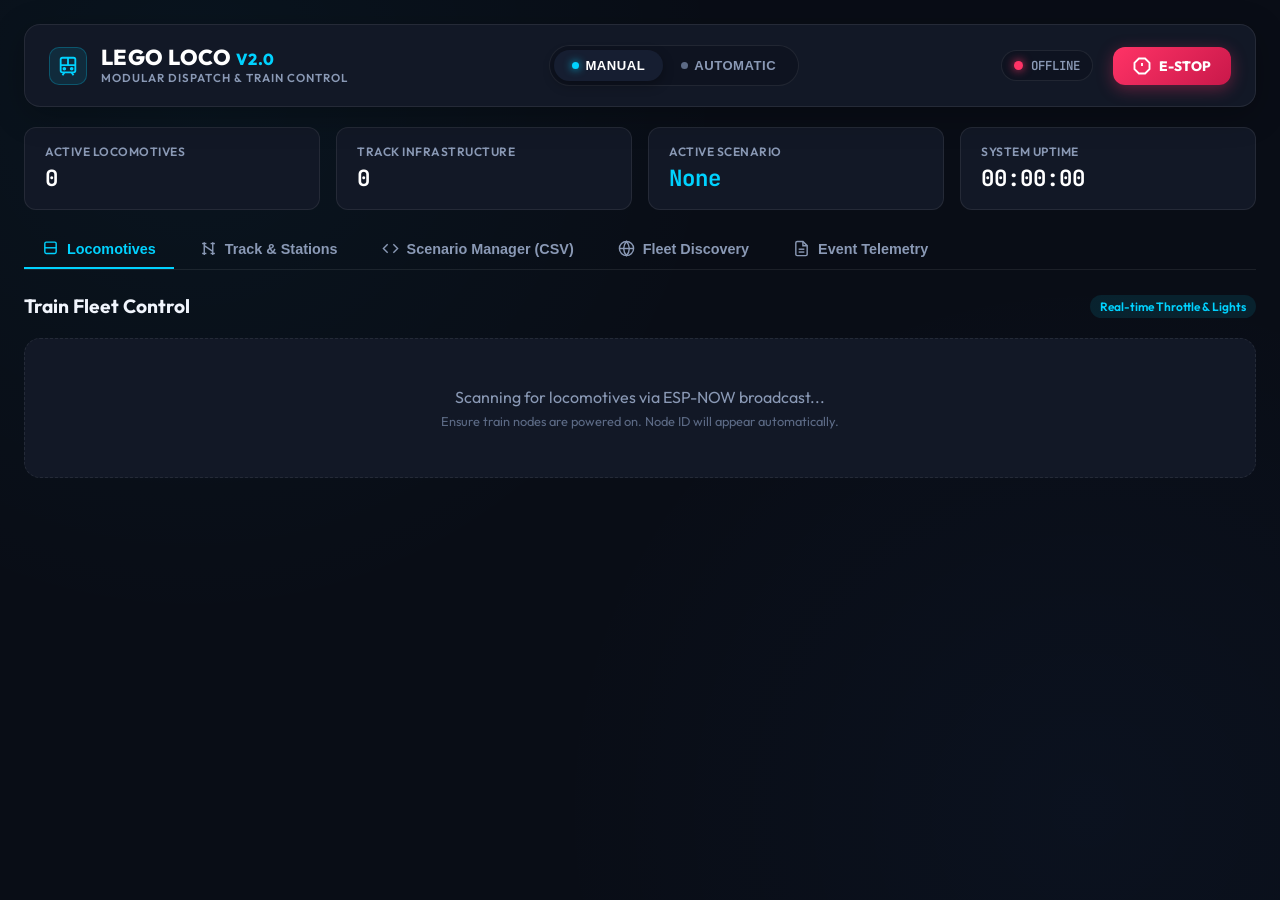
==== data/index.html @ f1b5fe05 "feat: add modular ESP-lego-loco framework with multi-node firmware and web flasher" ====
<!DOCTYPE html>
<html lang="en">
<head>
  <meta charset="UTF-8">
  <meta name="viewport" content="width=device-width, initial-scale=1.0, maximum-scale=1.0, user-scalable=no, viewport-fit=cover">
  <meta name="apple-mobile-web-app-capable" content="yes">
  <meta name="apple-mobile-web-app-status-bar-style" content="black-translucent">
  <meta name="theme-color" content="#090d16">
  <title>Lego Loco Control Center V2.0</title>
  <link rel="stylesheet" href="style.css">
  <link rel="preconnect" href="https://fonts.googleapis.com">
  <link rel="preconnect" href="https://fonts.gstatic.com" crossorigin>
  <link href="https://fonts.googleapis.com/css2?family=JetBrains+Mono:wght@400;600;700&family=Outfit:wght@300;400;500;600;700;800&display=swap" rel="stylesheet">
</head>
<body>
  <div class="app-container">
    <!-- Top Header -->
    <header class="header">
      <div class="header-left">
        <div class="logo-badge">
          <svg class="train-icon" viewBox="0 0 24 24" fill="none" stroke="currentColor" stroke-width="2">
            <rect x="4" y="3" width="16" height="16" rx="2"></rect>
            <path d="M4 11h16"></path>
            <path d="M12 3v8"></path>
            <path d="m8 19-2 3"></path>
            <path d="m16 19 2 3"></path>
            <circle cx="8" cy="15" r="1"></circle>
            <circle cx="16" cy="15" r="1"></circle>
          </svg>
          <div>
            <h1>LEGO LOCO <span>V2.0</span></h1>
            <p class="subtitle">MODULAR DISPATCH &amp; TRAIN CONTROL</p>
          </div>
        </div>
      </div>

      <div class="header-center">
        <div class="mode-selector">
          <button id="btnModeManual" class="mode-btn active" onclick="setSystemMode('MANUAL')">
            <span class="dot"></span> MANUAL
          </button>
          <button id="btnModeAuto" class="mode-btn" onclick="setSystemMode('AUTOMATIC')">
            <span class="dot"></span> AUTOMATIC
          </button>
        </div>
      </div>

      <div class="header-right">
        <div class="ws-status" id="wsStatus">
          <span class="status-indicator pulse-offline" id="wsIndicator"></span>
          <span id="wsStatusText">CONNECTING</span>
        </div>
        <button id="btnEmergencyStop" class="btn-emergency" onclick="triggerEmergencyStop()" title="Emergency Stop All Trains">
          <svg viewBox="0 0 24 24" fill="none" stroke="currentColor" stroke-width="2.5">
            <polygon points="7.86 2 16.14 2 22 7.86 22 16.14 16.14 22 7.86 22 2 16.14 2 7.86 7.86 2"></polygon>
            <line x1="12" y1="8" x2="12" y2="12"></line>
            <line x1="12" y1="16" x2="12.01" y2="16"></line>
          </svg>
          <span>E-STOP</span>
        </button>
      </div>
    </header>

    <!-- Mobile Quick Bar -->
    <div class="mobile-quick-ribbon">
      <div class="mode-selector-mobile">
        <button class="mode-btn-mobile active" id="mBtnManual" onclick="setSystemMode('MANUAL')">MANUAL</button>
        <button class="mode-btn-mobile" id="mBtnAuto" onclick="setSystemMode('AUTOMATIC')">AUTO</button>
      </div>
      <button class="btn-emergency-mobile" onclick="triggerEmergencyStop()">
        🛑 STOP ALL
      </button>
    </div>

    <!-- System Stats Ribbon -->
    <div class="stats-ribbon">
      <div class="stat-card">
        <span class="stat-label">Active Locomotives</span>
        <span class="stat-value" id="statLocoCount">0</span>
      </div>
      <div class="stat-card">
        <span class="stat-label">Track Infrastructure</span>
        <span class="stat-value" id="statTrackCount">0</span>
      </div>
      <div class="stat-card">
        <span class="stat-label">Active Scenario</span>
        <span class="stat-value text-accent" id="statActiveScenario">None</span>
      </div>
      <div class="stat-card">
        <span class="stat-label">System Uptime</span>
        <span class="stat-value" id="statUptime">00:00:00</span>
      </div>
    </div>

    <!-- Navigation Tabs (Desktop & Tablet) -->
    <nav class="nav-tabs" id="desktopNavTabs">
      <button class="nav-tab active" data-tab="tabLocos" onclick="switchTab('tabLocos')">
        <svg viewBox="0 0 24 24" fill="none" stroke="currentColor" stroke-width="2"><rect x="4" y="3" width="16" height="16" rx="2"></rect><line x1="4" y1="11" x2="20" y2="11"></line></svg>
        Locomotives
      </button>
      <button class="nav-tab" data-tab="tabTrack" onclick="switchTab('tabTrack')">
        <svg viewBox="0 0 24 24" fill="none" stroke="currentColor" stroke-width="2"><path d="M6 3v18"></path><path d="M18 3v18"></path><path d="m6 8 12 8"></path><path d="M3 5h6"></path><path d="M15 5h6"></path><path d="M3 19h6"></path><path d="M15 19h6"></path></svg>
        Track &amp; Stations
      </button>
      <button class="nav-tab" data-tab="tabScenarios" onclick="switchTab('tabScenarios')">
        <svg viewBox="0 0 24 24" fill="none" stroke="currentColor" stroke-width="2"><polyline points="16 18 22 12 16 6"></polyline><polyline points="8 6 2 12 8 18"></polyline></svg>
        Scenario Manager (CSV)
      </button>
      <button class="nav-tab" data-tab="tabNodes" onclick="switchTab('tabNodes')">
        <svg viewBox="0 0 24 24" fill="none" stroke="currentColor" stroke-width="2"><circle cx="12" cy="12" r="10"></circle><line x1="2" y1="12" x2="22" y2="12"></line><path d="M12 2a15.3 15.3 0 0 1 4 10 15.3 15.3 0 0 1-4 10 15.3 15.3 0 0 1-4-10 15.3 15.3 0 0 1 4-10z"></path></svg>
        Fleet Discovery
      </button>
      <button class="nav-tab" data-tab="tabLogs" onclick="switchTab('tabLogs')">
        <svg viewBox="0 0 24 24" fill="none" stroke="currentColor" stroke-width="2"><path d="M14 2H6a2 2 0 0 0-2 2v16a2 2 0 0 0 2 2h12a2 2 0 0 0 2-2V8z"></path><polyline points="14 2 14 8 20 8"></polyline><line x1="16" y1="13" x2="8" y2="13"></line><line x1="16" y1="17" x2="8" y2="17"></line></svg>
        Event Telemetry
      </button>
    </nav>

    <!-- TAB 1: LOCOMOTIVES -->
    <main id="tabLocos" class="tab-content active">
      <div class="section-header">
        <h2>Train Fleet Control</h2>
        <span class="badge">Real-time Throttle &amp; Lights</span>
      </div>
      <div id="locoGrid" class="cards-grid">
        <div class="empty-state" id="locoEmptyState">
          <p>Scanning for locomotives via ESP-NOW broadcast...</p>
          <span class="hint">Ensure train nodes are powered on. Node ID will appear automatically.</span>
        </div>
      </div>
    </main>

    <!-- TAB 2: TRACK & STATIONS -->
    <section id="tabTrack" class="tab-content">
      <div class="section-header">
        <h2>Track Switches &amp; Station Infrastructure</h2>
        <span class="badge">Servos, IR Beams &amp; Dwell Timers</span>
      </div>
      <div id="trackGrid" class="cards-grid">
        <div class="empty-state" id="trackEmptyState">
          <p>Scanning for track nodes &amp; stations...</p>
          <span class="hint">Track nodes announce via ESP-NOW on power-up.</span>
        </div>
      </div>
    </section>

    <!-- TAB 3: SCENARIO MANAGER (CSV) -->
    <section id="tabScenarios" class="tab-content">
      <div class="scenario-layout">
        <!-- Sidebar: Scenario Files -->
        <div class="scenario-sidebar panel">
          <div class="panel-header">
            <h3>Scenarios</h3>
            <button class="btn btn-sm btn-primary" onclick="createNewScenario()">+ New</button>
          </div>
          <ul id="scenarioFileList" class="file-list">
            <!-- Populated via API -->
          </ul>
          <div class="scenario-actions">
            <button id="btnRunScenario" class="btn btn-success btn-block" onclick="runCurrentScenario()">
              ▶ Run Scenario
            </button>
            <button id="btnStopScenario" class="btn btn-danger btn-block" onclick="stopCurrentScenario()">
              ⏹ Stop
            </button>
          </div>
        </div>

        <!-- Main Scenario Editor -->
        <div class="scenario-editor-panel panel">
          <div class="panel-header">
            <div class="scenario-title-area">
              <span class="label">FILE:</span>
              <input type="text" id="scenarioFileName" value="default.csv" class="input-inline">
            </div>
            <div class="btn-group">
              <button class="btn btn-secondary btn-sm" onclick="toggleCsvViewMode()" id="btnToggleCsvMode">
                Switch to Raw CSV
              </button>
              <button class="btn btn-secondary btn-sm" onclick="exportScenarioCsv()">
                Export .CSV
              </button>
              <button class="btn btn-primary btn-sm" onclick="saveScenarioToServer()">
                💾 Save to Master
              </button>
            </div>
          </div>

          <!-- Visual Table View -->
          <div id="scenarioTableView" class="table-container">
            <table class="data-table" id="scenarioTable">
              <thead>
                <tr>
                  <th style="width: 70px;">Step</th>
                  <th>Trigger Type</th>
                  <th>Trigger Value</th>
                  <th>Target Node</th>
                  <th>Action</th>
                  <th>Parameter</th>
                  <th style="width: 90px;">Actions</th>
                </tr>
              </thead>
              <tbody id="scenarioTableBody">
                <!-- Dynamically populated rows -->
              </tbody>
            </table>
            <div class="table-footer">
              <button class="btn btn-outline btn-sm" onclick="addScenarioStep()">+ Add Step</button>
            </div>
          </div>

          <!-- Raw Monospace CSV Editor View -->
          <div id="scenarioRawView" class="raw-editor-container" style="display: none;">
            <textarea id="scenarioRawText" class="csv-textarea" spellcheck="false"></textarea>
          </div>
        </div>
      </div>
    </section>

    <!-- TAB 4: FLEET DISCOVERY & TOPOLOGY -->
    <section id="tabNodes" class="tab-content">
      <div class="panel">
        <div class="panel-header">
          <h2>Discovered Node Topology (ESP-NOW)</h2>
          <button class="btn btn-secondary btn-sm" onclick="refreshNodesList()">🔄 Refresh</button>
        </div>
        <div class="table-container">
          <table class="data-table">
            <thead>
              <tr>
                <th>Node ID</th>
                <th>Custom Name</th>
                <th>Role</th>
                <th>Signal (RSSI)</th>
                <th>State / Telemetry</th>
                <th>Last Seen</th>
                <th>Status</th>
              </tr>
            </thead>
            <tbody id="nodeTableBody">
              <!-- Populated via API -->
            </tbody>
          </table>
        </div>
      </div>
    </section>

    <!-- TAB 5: TELEMETRY LOGS -->
    <section id="tabLogs" class="tab-content">
      <div class="panel">
        <div class="panel-header">
          <h2>Live Protocol &amp; Event Stream</h2>
          <button class="btn btn-secondary btn-sm" onclick="clearLogs()">Clear Console</button>
        </div>
        <div class="console-box" id="eventLogConsole">
          <div class="log-line system">[SYSTEM] Web UI initialized. Awaiting WebSocket link...</div>
        </div>
      </div>
    </section>
  </div>

  <!-- Bottom Navigation Bar for Mobile Phones -->
  <nav class="bottom-nav-mobile">
    <button class="bottom-nav-item active" data-tab="tabLocos" onclick="switchTab('tabLocos')">
      <span class="icon">🚂</span>
      <span class="label">Locos</span>
    </button>
    <button class="bottom-nav-item" data-tab="tabTrack" onclick="switchTab('tabTrack')">
      <span class="icon">🔀</span>
      <span class="label">Switches</span>
    </button>
    <button class="bottom-nav-item" data-tab="tabScenarios" onclick="switchTab('tabScenarios')">
      <span class="icon">📜</span>
      <span class="label">Scenarios</span>
    </button>
    <button class="bottom-nav-item" data-tab="tabNodes" onclick="switchTab('tabNodes')">
      <span class="icon">🛰️</span>
      <span class="label">Fleet</span>
    </button>
    <button class="bottom-nav-item" data-tab="tabLogs" onclick="switchTab('tabLogs')">
      <span class="icon">📋</span>
      <span class="label">Logs</span>
    </button>
  </nav>

  <script src="app.js"></script>
</body>
</html>
---- data/style.css ----
:root {
  --bg-dark: #090d16;
  --bg-card: #121826;
  --bg-panel: #161e31;
  --bg-input: #0e1320;
  --border-color: rgba(255, 255, 255, 0.08);
  --border-active: rgba(0, 210, 255, 0.4);
  
  --primary: #00d2ff;
  --primary-glow: rgba(0, 210, 255, 0.25);
  --accent: #3a86ff;
  --success: #00f29b;
  --success-glow: rgba(0, 242, 155, 0.2);
  --warning: #ffb300;
  --danger: #ff3366;
  --danger-glow: rgba(255, 51, 102, 0.35);

  --text-main: #f0f4fc;
  --text-muted: #8a99b5;
  --text-dim: #5c6a85;

  --radius-sm: 6px;
  --radius-md: 12px;
  --radius-lg: 16px;
  --font-sans: 'Outfit', -apple-system, BlinkMacSystemFont, sans-serif;
  --font-mono: 'JetBrains Mono', monospace;
  --transition: all 0.2s cubic-bezier(0.16, 1, 0.3, 1);
}

* {
  box-sizing: border-box;
  margin: 0;
  padding: 0;
}

body {
  background-color: var(--bg-dark);
  color: var(--text-main);
  font-family: var(--font-sans);
  min-height: 100vh;
  overflow-x: hidden;
  background-image: 
    radial-gradient(circle at 15% 10%, rgba(0, 210, 255, 0.04) 0%, transparent 40%),
    radial-gradient(circle at 85% 90%, rgba(58, 134, 255, 0.04) 0%, transparent 40%);
}

.app-container {
  max-width: 1440px;
  margin: 0 auto;
  padding: 1.5rem;
}

/* =================================================================
   Header
   ================================================================= */
.header {
  display: flex;
  justify-content: space-between;
  align-items: center;
  padding: 1.25rem 1.5rem;
  background: var(--bg-card);
  border: 1px solid var(--border-color);
  border-radius: var(--radius-lg);
  backdrop-filter: blur(12px);
  margin-bottom: 1.25rem;
  box-shadow: 0 8px 32px rgba(0, 0, 0, 0.25);
}

.header-left, .header-center, .header-right {
  display: flex;
  align-items: center;
  gap: 1.25rem;
}

.logo-badge {
  display: flex;
  align-items: center;
  gap: 0.85rem;
}

.train-icon {
  width: 38px;
  height: 38px;
  color: var(--primary);
  background: rgba(0, 210, 255, 0.1);
  padding: 7px;
  border-radius: 10px;
  border: 1px solid var(--primary-glow);
}

.logo-badge h1 {
  font-size: 1.35rem;
  font-weight: 800;
  letter-spacing: 0.5px;
  color: #fff;
  line-height: 1.1;
}

.logo-badge h1 span {
  color: var(--primary);
  font-size: 1rem;
}

.subtitle {
  font-size: 0.72rem;
  color: var(--text-muted);
  font-weight: 600;
  letter-spacing: 1px;
}

/* Mode Selector Switch */
.mode-selector {
  display: flex;
  background: var(--bg-input);
  padding: 4px;
  border-radius: 30px;
  border: 1px solid var(--border-color);
}

.mode-btn {
  background: transparent;
  border: none;
  color: var(--text-muted);
  padding: 8px 18px;
  font-size: 0.82rem;
  font-weight: 700;
  letter-spacing: 0.5px;
  border-radius: 24px;
  cursor: pointer;
  display: flex;
  align-items: center;
  gap: 6px;
  transition: var(--transition);
}

.mode-btn .dot {
  width: 7px;
  height: 7px;
  border-radius: 50%;
  background: var(--text-dim);
}

.mode-btn.active {
  background: var(--bg-panel);
  color: #fff;
  box-shadow: 0 4px 12px rgba(0, 0, 0, 0.3);
}

#btnModeManual.active .dot {
  background: var(--primary);
  box-shadow: 0 0 8px var(--primary);
}

#btnModeAuto.active .dot {
  background: var(--success);
  box-shadow: 0 0 8px var(--success);
}

/* Status Indicator */
.ws-status {
  display: flex;
  align-items: center;
  gap: 8px;
  font-size: 0.78rem;
  font-weight: 600;
  font-family: var(--font-mono);
  color: var(--text-muted);
  background: var(--bg-input);
  padding: 6px 12px;
  border-radius: 20px;
  border: 1px solid var(--border-color);
}

.status-indicator {
  width: 9px;
  height: 9px;
  border-radius: 50%;
}

.pulse-online {
  background: var(--success);
  box-shadow: 0 0 10px var(--success);
  animation: pulse-green 2s infinite;
}

.pulse-offline {
  background: var(--danger);
  box-shadow: 0 0 10px var(--danger);
}

@keyframes pulse-green {
  0% { transform: scale(0.95); box-shadow: 0 0 0 0 rgba(0, 242, 155, 0.7); }
  70% { transform: scale(1); box-shadow: 0 0 0 8px rgba(0, 242, 155, 0); }
  100% { transform: scale(0.95); box-shadow: 0 0 0 0 rgba(0, 242, 155, 0); }
}

/* Emergency Stop Button */
.btn-emergency {
  background: linear-gradient(135deg, #ff3366, #c9184a);
  color: #fff;
  border: none;
  font-family: var(--font-sans);
  font-weight: 800;
  font-size: 0.85rem;
  padding: 10px 20px;
  border-radius: var(--radius-md);
  display: flex;
  align-items: center;
  gap: 8px;
  cursor: pointer;
  transition: var(--transition);
  box-shadow: 0 4px 16px var(--danger-glow);
}

.btn-emergency:hover {
  transform: translateY(-1px) scale(1.02);
  box-shadow: 0 6px 20px rgba(255, 51, 102, 0.6);
}

.btn-emergency svg {
  width: 18px;
  height: 18px;
}

/* =================================================================
   Stats Ribbon
   ================================================================= */
.stats-ribbon {
  display: grid;
  grid-template-columns: repeat(auto-fit, minmax(200px, 1fr));
  gap: 1rem;
  margin-bottom: 1.25rem;
}

.stat-card {
  background: var(--bg-card);
  border: 1px solid var(--border-color);
  padding: 1rem 1.25rem;
  border-radius: var(--radius-md);
  display: flex;
  flex-direction: column;
  gap: 4px;
}

.stat-label {
  font-size: 0.75rem;
  color: var(--text-muted);
  text-transform: uppercase;
  letter-spacing: 0.5px;
  font-weight: 600;
}

.stat-value {
  font-size: 1.4rem;
  font-weight: 700;
  font-family: var(--font-mono);
  color: #fff;
}

.text-accent {
  color: var(--primary) !important;
}

/* =================================================================
   Navigation Tabs
   ================================================================= */
.nav-tabs {
  display: flex;
  gap: 8px;
  border-bottom: 1px solid var(--border-color);
  margin-bottom: 1.5rem;
  overflow-x: auto;
}

.nav-tab {
  background: transparent;
  border: none;
  color: var(--text-muted);
  padding: 10px 18px;
  font-size: 0.9rem;
  font-weight: 600;
  cursor: pointer;
  display: flex;
  align-items: center;
  gap: 8px;
  border-bottom: 2px solid transparent;
  transition: var(--transition);
  white-space: nowrap;
}

.nav-tab svg {
  width: 17px;
  height: 17px;
}

.nav-tab:hover {
  color: #fff;
}

.nav-tab.active {
  color: var(--primary);
  border-bottom-color: var(--primary);
}

/* Tab Contents */
.tab-content {
  display: none;
}

.tab-content.active {
  display: block;
  animation: fadeIn 0.25s ease-out;
}

@keyframes fadeIn {
  from { opacity: 0; transform: translateY(6px); }
  to { opacity: 1; transform: translateY(0); }
}

.section-header {
  display: flex;
  justify-content: space-between;
  align-items: center;
  margin-bottom: 1.25rem;
}

.section-header h2 {
  font-size: 1.2rem;
  font-weight: 700;
}

.badge {
  font-size: 0.75rem;
  background: rgba(0, 210, 255, 0.1);
  color: var(--primary);
  padding: 4px 10px;
  border-radius: 20px;
  font-weight: 600;
}

/* =================================================================
   Card Grids & Cards
   ================================================================= */
.cards-grid {
  display: grid;
  grid-template-columns: repeat(auto-fill, minmax(340px, 1fr));
  gap: 1.25rem;
}

.panel {
  background: var(--bg-card);
  border: 1px solid var(--border-color);
  border-radius: var(--radius-lg);
  padding: 1.25rem;
  box-shadow: 0 8px 24px rgba(0,0,0,0.2);
}

.panel-header {
  display: flex;
  justify-content: space-between;
  align-items: center;
  margin-bottom: 1rem;
}

.empty-state {
  grid-column: 1 / -1;
  text-align: center;
  padding: 3rem 1.5rem;
  background: var(--bg-card);
  border: 1px dashed var(--border-color);
  border-radius: var(--radius-lg);
  color: var(--text-muted);
}

.empty-state .hint {
  display: block;
  font-size: 0.8rem;
  color: var(--text-dim);
  margin-top: 6px;
}

/* =================================================================
   Locomotive Controller Card
   ================================================================= */
.loco-card {
  background: var(--bg-card);
  border: 1px solid var(--border-color);
  border-radius: var(--radius-lg);
  padding: 1.25rem;
  position: relative;
  transition: var(--transition);
}

.loco-card:hover {
  border-color: var(--border-active);
  box-shadow: 0 10px 30px rgba(0, 210, 255, 0.08);
}

.card-top {
  display: flex;
  justify-content: space-between;
  align-items: flex-start;
  margin-bottom: 1rem;
}

.loco-id {
  font-family: var(--font-mono);
  font-size: 0.8rem;
  color: var(--text-dim);
}

.loco-name {
  font-size: 1.1rem;
  font-weight: 700;
  color: #fff;
  cursor: pointer;
}

.loco-telemetry-pills {
  display: flex;
  gap: 6px;
  flex-wrap: wrap;
  margin-bottom: 1rem;
}

.pill {
  font-size: 0.72rem;
  font-family: var(--font-mono);
  background: var(--bg-input);
  border: 1px solid var(--border-color);
  padding: 3px 8px;
  border-radius: 12px;
  color: var(--text-muted);
}

.pill.highlight {
  color: var(--primary);
  border-color: var(--primary-glow);
}

/* Throttle Area */
.throttle-control {
  margin-bottom: 1.25rem;
}

.throttle-header {
  display: flex;
  justify-content: space-between;
  font-size: 0.8rem;
  color: var(--text-muted);
  margin-bottom: 6px;
}

.speed-display {
  font-family: var(--font-mono);
  font-weight: 700;
  font-size: 1rem;
  color: var(--primary);
}

.slider-container {
  display: flex;
  align-items: center;
  gap: 12px;
}

.throttle-slider {
  flex: 1;
  -webkit-appearance: none;
  height: 8px;
  border-radius: 4px;
  background: var(--bg-input);
  outline: none;
}

.throttle-slider::-webkit-slider-thumb {
  -webkit-appearance: none;
  width: 22px;
  height: 22px;
  border-radius: 50%;
  background: var(--primary);
  box-shadow: 0 0 10px var(--primary-glow);
  cursor: pointer;
  transition: var(--transition);
}

.throttle-slider::-webkit-slider-thumb:hover {
  transform: scale(1.15);
}

/* Direction & Brake Buttons */
.loco-actions {
  display: grid;
  grid-template-columns: 1fr 1fr 1fr;
  gap: 8px;
  margin-bottom: 1rem;
}

.btn-dir {
  background: var(--bg-panel);
  border: 1px solid var(--border-color);
  color: var(--text-muted);
  padding: 8px 4px;
  font-size: 0.78rem;
  font-weight: 700;
  border-radius: var(--radius-sm);
  cursor: pointer;
  transition: var(--transition);
}

.btn-dir.active {
  background: rgba(0, 210, 255, 0.15);
  color: var(--primary);
  border-color: var(--primary);
}

.btn-brake {
  background: rgba(255, 51, 102, 0.1);
  color: var(--danger);
  border: 1px solid rgba(255, 51, 102, 0.3);
  font-weight: 700;
  font-size: 0.78rem;
  border-radius: var(--radius-sm);
  cursor: pointer;
}

/* Lighting Controls */
.lighting-panel {
  background: var(--bg-input);
  border-radius: var(--radius-sm);
  padding: 0.75rem;
  border: 1px solid var(--border-color);
}

.lighting-header {
  font-size: 0.72rem;
  color: var(--text-dim);
  text-transform: uppercase;
  font-weight: 700;
  margin-bottom: 6px;
}

.light-toggles {
  display: flex;
  gap: 6px;
}

.btn-light {
  flex: 1;
  background: var(--bg-panel);
  border: 1px solid var(--border-color);
  color: var(--text-muted);
  font-size: 0.72rem;
  padding: 5px;
  border-radius: 4px;
  cursor: pointer;
  font-weight: 600;
}

.btn-light.active {
  background: rgba(255, 179, 0, 0.15);
  color: var(--warning);
  border-color: var(--warning);
}

/* =================================================================
   Track Switch Card
   ================================================================= */
.track-card {
  background: var(--bg-card);
  border: 1px solid var(--border-color);
  border-radius: var(--radius-lg);
  padding: 1.25rem;
}

.track-diagram {
  background: var(--bg-input);
  border-radius: var(--radius-md);
  padding: 1.25rem;
  margin: 1rem 0;
  display: flex;
  flex-direction: column;
  align-items: center;
  gap: 12px;
}

.railway-svg {
  width: 100%;
  height: 60px;
}

.switch-toggle-buttons {
  display: grid;
  grid-template-columns: 1fr 1fr;
  gap: 10px;
  width: 100%;
}

.btn-switch {
  background: var(--bg-panel);
  border: 1px solid var(--border-color);
  color: var(--text-muted);
  padding: 10px;
  font-size: 0.85rem;
  font-weight: 700;
  border-radius: var(--radius-sm);
  cursor: pointer;
  transition: var(--transition);
}

.btn-switch.active {
  background: rgba(0, 242, 155, 0.15);
  color: var(--success);
  border-color: var(--success);
}

/* =================================================================
   Scenario Editor Layout
   ================================================================= */
.scenario-layout {
  display: grid;
  grid-template-columns: 240px 1fr;
  gap: 1.25rem;
}

.scenario-sidebar {
  display: flex;
  flex-direction: column;
}

.file-list {
  list-style: none;
  flex: 1;
  overflow-y: auto;
  margin-bottom: 1rem;
}

.file-item {
  padding: 8px 12px;
  border-radius: var(--radius-sm);
  cursor: pointer;
  font-size: 0.85rem;
  font-family: var(--font-mono);
  color: var(--text-muted);
  margin-bottom: 4px;
  display: flex;
  justify-content: space-between;
  align-items: center;
  transition: var(--transition);
}

.file-item:hover {
  background: var(--bg-panel);
  color: #fff;
}

.file-item.active {
  background: rgba(0, 210, 255, 0.15);
  color: var(--primary);
  font-weight: 700;
}

.scenario-actions {
  display: flex;
  flex-direction: column;
  gap: 8px;
}

.scenario-title-area {
  display: flex;
  align-items: center;
  gap: 8px;
}

.input-inline {
  background: var(--bg-input);
  border: 1px solid var(--border-color);
  color: #fff;
  font-family: var(--font-mono);
  font-size: 0.9rem;
  padding: 4px 8px;
  border-radius: var(--radius-sm);
}

/* Data Table */
.table-container {
  overflow-x: auto;
}

.data-table {
  width: 100%;
  border-collapse: collapse;
  font-size: 0.85rem;
}

.data-table th, .data-table td {
  padding: 10px 12px;
  text-align: left;
  border-bottom: 1px solid var(--border-color);
}

.data-table th {
  color: var(--text-muted);
  font-size: 0.75rem;
  text-transform: uppercase;
  font-weight: 700;
  letter-spacing: 0.5px;
}

.data-table select, .data-table input {
  background: var(--bg-input);
  border: 1px solid var(--border-color);
  color: #fff;
  padding: 6px 8px;
  border-radius: 4px;
  font-family: var(--font-sans);
  font-size: 0.82rem;
  width: 100%;
}

.table-footer {
  margin-top: 1rem;
}

/* Raw Editor Textarea */
.csv-textarea {
  width: 100%;
  height: 400px;
  background: var(--bg-input);
  border: 1px solid var(--border-color);
  border-radius: var(--radius-sm);
  color: #a5d6ff;
  font-family: var(--font-mono);
  font-size: 0.85rem;
  line-height: 1.5;
  padding: 1rem;
  resize: vertical;
}

/* Console Log Box */
.console-box {
  background: #080c14;
  border: 1px solid var(--border-color);
  border-radius: var(--radius-md);
  height: 380px;
  overflow-y: auto;
  padding: 1rem;
  font-family: var(--font-mono);
  font-size: 0.82rem;
  line-height: 1.6;
}

.log-line {
  margin-bottom: 4px;
}

.log-line.system { color: var(--accent); }
.log-line.telemetry { color: var(--text-muted); }
.log-line.beacon { color: var(--warning); }
.log-line.emergency { color: var(--danger); font-weight: 700; }
.log-line.step { color: var(--success); }

/* Generic Buttons */
.btn {
  background: var(--bg-panel);
  border: 1px solid var(--border-color);
  color: #fff;
  padding: 8px 16px;
  font-size: 0.82rem;
  font-weight: 600;
  border-radius: var(--radius-sm);
  cursor: pointer;
  transition: var(--transition);
}

.btn:hover {
  background: rgba(255, 255, 255, 0.08);
}

.btn-sm {
  padding: 4px 10px;
  font-size: 0.78rem;
}

.btn-primary {
  background: var(--accent);
  border-color: var(--accent);
}

.btn-primary:hover {
  background: #2563eb;
}

.btn-success {
  background: #059669;
  border-color: #059669;
}

.btn-danger {
  background: var(--danger);
  border-color: var(--danger);
}

.btn-outline {
  background: transparent;
  border: 1px dashed var(--border-color);
  color: var(--text-muted);
}

.btn-outline:hover {
  border-color: var(--primary);
  color: var(--primary);
}

.btn-block {
  width: 100%;
}

.btn-group {
  display: flex;
  gap: 6px;
}

@media (max-width: 900px) {
  .scenario-layout {
    grid-template-columns: 1fr;
  }
  .header {
    flex-direction: column;
    gap: 1rem;
    align-items: stretch;
  }
  .header-left, .header-center, .header-right {
    justify-content: center;
  }
}

/* =================================================================
   Mobile Enhancements & Bottom Navigation Bar
   ================================================================= */
.mobile-quick-ribbon {
  display: none;
}

.bottom-nav-mobile {
  display: none;
}

@media (max-width: 768px) {
  body {
    padding-bottom: 75px; /* Prevent bottom nav from hiding content */
  }

  .app-container {
    padding: 0.75rem;
  }

  .header {
    padding: 1rem;
    margin-bottom: 0.75rem;
  }

  .header-center {
    display: none; /* Replaced by mobile quick ribbon */
  }

  .header-right {
    width: 100%;
    justify-content: space-between;
  }

  /* Mobile Quick Ribbon */
  .mobile-quick-ribbon {
    display: flex;
    justify-content: space-between;
    align-items: center;
    background: var(--bg-card);
    border: 1px solid var(--border-color);
    padding: 8px 12px;
    border-radius: var(--radius-md);
    margin-bottom: 0.75rem;
    gap: 10px;
  }

  .mode-selector-mobile {
    display: flex;
    background: var(--bg-input);
    border-radius: 20px;
    padding: 2px;
    border: 1px solid var(--border-color);
    flex: 1;
  }

  .mode-btn-mobile {
    flex: 1;
    background: transparent;
    border: none;
    color: var(--text-muted);
    font-size: 0.75rem;
    font-weight: 700;
    padding: 6px;
    border-radius: 18px;
    cursor: pointer;
  }

  .mode-btn-mobile.active {
    background: var(--primary);
    color: #000;
  }

  .btn-emergency-mobile {
    background: var(--danger);
    color: #fff;
    border: none;
    font-weight: 800;
    font-size: 0.78rem;
    padding: 8px 14px;
    border-radius: 20px;
    cursor: pointer;
    box-shadow: 0 0 10px var(--danger-glow);
  }

  /* Desktop nav tabs hidden on mobile */
  #desktopNavTabs {
    display: none;
  }

  /* Fixed Bottom Navigation Bar for Mobile */
  .bottom-nav-mobile {
    display: flex;
    position: fixed;
    bottom: 0;
    left: 0;
    right: 0;
    height: 60px;
    background: rgba(14, 19, 32, 0.95);
    backdrop-filter: blur(16px);
    border-top: 1px solid var(--border-color);
    z-index: 1000;
    justify-content: space-around;
    align-items: center;
    box-shadow: 0 -4px 20px rgba(0,0,0,0.4);
  }

  .bottom-nav-item {
    background: transparent;
    border: none;
    display: flex;
    flex-direction: column;
    align-items: center;
    justify-content: center;
    color: var(--text-muted);
    font-size: 0.7rem;
    font-weight: 600;
    gap: 3px;
    cursor: pointer;
    flex: 1;
    height: 100%;
  }

  .bottom-nav-item .icon {
    font-size: 1.2rem;
  }

  .bottom-nav-item.active {
    color: var(--primary);
  }

  .bottom-nav-item.active .icon {
    transform: scale(1.15);
  }

  /* Larger touch targets for mobile */
  .throttle-slider {
    height: 14px;
  }

  .throttle-slider::-webkit-slider-thumb {
    width: 32px;
    height: 32px;
  }

  .btn-dir, .btn-brake {
    min-height: 44px;
    font-size: 0.85rem;
  }

  .btn-switch {
    min-height: 48px;
    font-size: 0.95rem;
  }
}
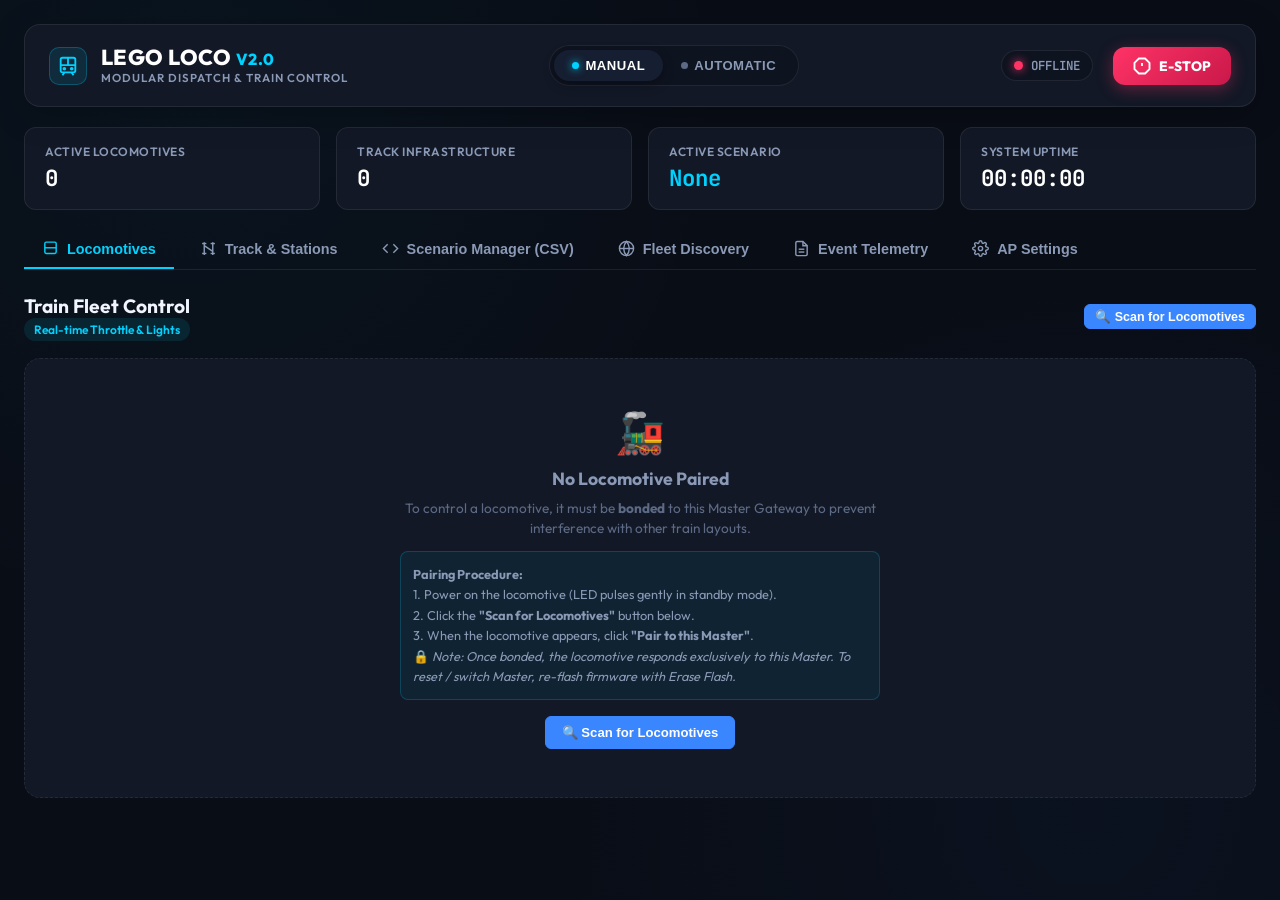
==== commit b9177fc8: "bug fixes" ====
--- a/data/index.html
+++ b/data/index.html
@@ -114,18 +114,57 @@
         <svg viewBox="0 0 24 24" fill="none" stroke="currentColor" stroke-width="2"><path d="M14 2H6a2 2 0 0 0-2 2v16a2 2 0 0 0 2 2h12a2 2 0 0 0 2-2V8z"></path><polyline points="14 2 14 8 20 8"></polyline><line x1="16" y1="13" x2="8" y2="13"></line><line x1="16" y1="17" x2="8" y2="17"></line></svg>
         Event Telemetry
       </button>
+      <button class="nav-tab" data-tab="tabSettings" onclick="switchTab('tabSettings')">
+        <svg viewBox="0 0 24 24" fill="none" stroke="currentColor" stroke-width="2"><circle cx="12" cy="12" r="3"></circle><path d="M19.4 15a1.65 1.65 0 0 0 .33 1.82l.06.06a2 2 0 0 1 0 2.83 2 2 0 0 1-2.83 0l-.06-.06a1.65 1.65 0 0 0-1.82-.33 1.65 1.65 0 0 0-1 1.51V21a2 2 0 0 1-2 2 2 2 0 0 1-2-2v-.09A1.65 1.65 0 0 0 9 19.4a1.65 1.65 0 0 0-1.82.33l-.06.06a2 2 0 0 1-2.83 0 2 2 0 0 1 0-2.83l.06-.06a1.65 1.65 0 0 0 .33-1.82 1.65 1.65 0 0 0-1.51-1H3a2 2 0 0 1-2-2 2 2 0 0 1 2-2h.09A1.65 1.65 0 0 0 4.6 9a1.65 1.65 0 0 0-.33-1.82l-.06-.06a2 2 0 0 1 0-2.83 2 2 0 0 1 2.83 0l.06.06a1.65 1.65 0 0 0 1.82.33H9a1.65 1.65 0 0 0 1-1.51V3a2 2 0 0 1 2-2 2 2 0 0 1 2 2v.09a1.65 1.65 0 0 0 1 1.51 1.65 1.65 0 0 0 1.82-.33l.06-.06a2 2 0 0 1 2.83 0 2 2 0 0 1 0 2.83l-.06.06a1.65 1.65 0 0 0-.33 1.82V9a1.65 1.65 0 0 0 1.51 1H21a2 2 0 0 1 2 2 2 2 0 0 1-2 2h-.09a1.65 1.65 0 0 0-1.51 1z"></path></svg>
+        AP Settings
+      </button>
     </nav>
 
     <!-- TAB 1: LOCOMOTIVES -->
     <main id="tabLocos" class="tab-content active">
       <div class="section-header">
-        <h2>Train Fleet Control</h2>
-        <span class="badge">Real-time Throttle &amp; Lights</span>
-      </div>
+        <div>
+          <h2>Train Fleet Control</h2>
+          <span class="badge">Real-time Throttle &amp; Lights</span>
+        </div>
+        <button class="btn btn-primary btn-sm" id="btnScanFleetTop" onclick="scanFleet()">
+          🔍 Scan for Locomotives
+        </button>
+      </div>
+
+      <!-- Pairing & Discovery Banner for Unpaired Locos -->
+      <div id="unpairedFleetBanner" style="display:none; margin-bottom: 16px; background: rgba(255,183,3,0.06); border: 1px solid rgba(255,183,3,0.3); border-radius: 12px; padding: 14px;">
+        <div style="display:flex; justify-content:space-between; align-items:center; margin-bottom:6px;">
+          <h3 style="font-size:0.95rem; color:var(--warning); display:flex; align-items:center; gap:6px; margin:0;">
+            ⚠️ New Locomotives Detected (Unpaired)
+          </h3>
+          <span class="badge" style="background:rgba(255,183,3,0.15); color:var(--warning);">Ready to Pair</span>
+        </div>
+        <p style="font-size:0.8rem; color:var(--text-dim); margin-bottom:10px;">
+          These locomotives were detected on the radio channel but are not bonded to this Master Gateway. Click <b>Pair to this Master</b> to associate.
+        </p>
+        <div id="unpairedFleetList"></div>
+      </div>
+
       <div id="locoGrid" class="cards-grid">
         <div class="empty-state" id="locoEmptyState">
-          <p>Scanning for locomotives via ESP-NOW broadcast...</p>
-          <span class="hint">Ensure train nodes are powered on. Node ID will appear automatically.</span>
+          <div style="max-width: 480px; margin: 0 auto; text-align: center;">
+            <div style="font-size: 2.5rem; margin-bottom: 10px;">🚂</div>
+            <h3 style="font-size: 1.1rem; font-weight: 700; margin-bottom: 8px;">No Locomotive Paired</h3>
+            <p style="font-size: 0.85rem; color: var(--text-dim); margin-bottom: 12px; line-height: 1.5;">
+              To control a locomotive, it must be <b>bonded</b> to this Master Gateway to prevent interference with other train layouts.
+            </p>
+            <div style="background: rgba(0,210,255,0.06); border: 1px solid rgba(0,210,255,0.2); border-radius: 8px; padding: 12px; text-align: left; font-size: 0.8rem; margin-bottom: 16px; line-height: 1.6;">
+              <b>Pairing Procedure:</b><br>
+              1. Power on the locomotive (LED pulses gently in standby mode).<br>
+              2. Click the <b>"Scan for Locomotives"</b> button below.<br>
+              3. When the locomotive appears, click <b>"Pair to this Master"</b>.<br>
+              🔒 <i>Note: Once bonded, the locomotive responds exclusively to this Master. To reset / switch Master, re-flash firmware with Erase Flash.</i>
+            </div>
+            <button class="btn btn-primary" onclick="scanFleet()">
+              🔍 Scan for Locomotives
+            </button>
+          </div>
         </div>
       </div>
     </main>
@@ -133,13 +172,48 @@
     <!-- TAB 2: TRACK & STATIONS -->
     <section id="tabTrack" class="tab-content">
       <div class="section-header">
-        <h2>Track Switches &amp; Station Infrastructure</h2>
-        <span class="badge">Servos, IR Beams &amp; Dwell Timers</span>
-      </div>
+        <div>
+          <h2>Track Switches &amp; Station Infrastructure</h2>
+          <span class="badge">Servos, IR Beams &amp; Dwell Timers</span>
+        </div>
+        <button class="btn btn-primary btn-sm" onclick="scanFleet()">
+          🔍 Scan for Stations &amp; Infrastructure
+        </button>
+      </div>
+
+      <!-- Pairing & Discovery Banner for Unpaired Track Stations -->
+      <div id="unpairedTrackBanner" style="display:none; margin-bottom: 16px; background: rgba(255,183,3,0.06); border: 1px solid rgba(255,183,3,0.3); border-radius: 12px; padding: 14px;">
+        <div style="display:flex; justify-content:space-between; align-items:center; margin-bottom:6px;">
+          <h3 style="font-size:0.95rem; color:var(--warning); display:flex; align-items:center; gap:6px; margin:0;">
+            ⚠️ New Stations / Turnouts Detected (Unpaired)
+          </h3>
+          <span class="badge" style="background:rgba(255,183,3,0.15); color:var(--warning);">Ready to Pair</span>
+        </div>
+        <p style="font-size:0.8rem; color:var(--text-dim); margin-bottom:10px;">
+          These stations were detected on the radio channel but are not bonded to this Master Gateway. Click <b>Pair to this Master</b> to associate.
+        </p>
+        <div id="unpairedTrackList"></div>
+      </div>
+
       <div id="trackGrid" class="cards-grid">
         <div class="empty-state" id="trackEmptyState">
-          <p>Scanning for track nodes &amp; stations...</p>
-          <span class="hint">Track nodes announce via ESP-NOW on power-up.</span>
+          <div style="max-width: 480px; margin: 0 auto; text-align: center;">
+            <div style="font-size: 2.5rem; margin-bottom: 10px;">🚉</div>
+            <h3 style="font-size: 1.1rem; font-weight: 700; margin-bottom: 8px;">No Station Paired</h3>
+            <p style="font-size: 0.85rem; color: var(--text-dim); margin-bottom: 12px; line-height: 1.5;">
+              To control turnouts and signals, stations must be <b>bonded</b> to this Master to prevent other layouts from actuating your track switches.
+            </p>
+            <div style="background: rgba(0,210,255,0.06); border: 1px solid rgba(0,210,255,0.2); border-radius: 8px; padding: 12px; text-align: left; font-size: 0.8rem; margin-bottom: 16px; line-height: 1.6;">
+              <b>Station Pairing Procedure:</b><br>
+              1. Power on the station node (OLED display shows <i>UNPAIRED / AWAITING PAIRING</i>).<br>
+              2. Click the <b>"Scan for Stations"</b> button.<br>
+              3. Click <b>"Pair to this Master"</b>.<br>
+              🔒 <i>Note: Once bonded, the station responds exclusively to this Master. To reset / switch Master, re-flash firmware with Erase Flash.</i>
+            </div>
+            <button class="btn btn-primary" onclick="scanFleet()">
+              🔍 Scan for Stations
+            </button>
+          </div>
         </div>
       </div>
     </section>
@@ -180,6 +254,10 @@
               <button class="btn btn-secondary btn-sm" onclick="exportScenarioCsv()">
                 Export .CSV
               </button>
+              <button class="btn btn-secondary btn-sm" onclick="document.getElementById('importCsvInput').click()">
+                Import .CSV
+              </button>
+              <input type="file" id="importCsvInput" accept=".csv" style="display:none;" onchange="importScenarioCsvFile(this)">
               <button class="btn btn-primary btn-sm" onclick="saveScenarioToServer()">
                 💾 Save to Master
               </button>
@@ -222,7 +300,10 @@
       <div class="panel">
         <div class="panel-header">
           <h2>Discovered Node Topology (ESP-NOW)</h2>
-          <button class="btn btn-secondary btn-sm" onclick="refreshNodesList()">🔄 Refresh</button>
+          <div style="display:flex;gap:8px;">
+            <button class="btn btn-primary btn-sm" onclick="scanFleet()">🔍 Scan for Devices</button>
+            <button class="btn btn-secondary btn-sm" onclick="refreshNodesList()">🔄 Refresh</button>
+          </div>
         </div>
         <div class="table-container">
           <table class="data-table">
@@ -232,6 +313,7 @@
                 <th>Custom Name</th>
                 <th>Role</th>
                 <th>Signal (RSSI)</th>
+                <th>Bonding / Pairing</th>
                 <th>State / Telemetry</th>
                 <th>Last Seen</th>
                 <th>Status</th>
@@ -257,6 +339,41 @@
         </div>
       </div>
     </section>
+
+    <!-- TAB 6: AP & NETWORK SETTINGS -->
+    <section id="tabSettings" class="tab-content">
+      <div class="panel" style="max-width: 600px; margin: 0 auto;">
+        <div class="panel-header">
+          <h2>Access Point &amp; Network Configuration</h2>
+        </div>
+        <p style="font-size: 0.85rem; color: #8a99b5; margin-bottom: 16px; line-height: 1.5;">
+          Configure the Master Gateway SSID and Radio Channel to isolate layouts and prevent radio interference (Wi-Fi and ESP-NOW) when operating in multi-track environments.
+        </p>
+
+        <div class="form-group" style="margin-bottom: 14px;">
+          <label style="display:block;font-size:0.85rem;font-weight:600;margin-bottom:6px;color:#8a99b5;">Wi-Fi SSID (Access Point Name):</label>
+          <input type="text" id="settingWifiSsid" class="input-inline" placeholder="LegoTrain_Master" style="width:100%;padding:10px 12px;background:#0e1320;color:#f0f4fc;border:1px solid rgba(255,255,255,0.15);border-radius:8px;">
+        </div>
+
+        <div class="form-group" style="margin-bottom: 14px;">
+          <label style="display:block;font-size:0.85rem;font-weight:600;margin-bottom:6px;color:#8a99b5;">Wi-Fi Password (Leave empty for open network):</label>
+          <input type="password" id="settingWifiPassword" class="input-inline" placeholder="Min 8 characters or empty" style="width:100%;padding:10px 12px;background:#0e1320;color:#f0f4fc;border:1px solid rgba(255,255,255,0.15);border-radius:8px;">
+        </div>
+
+        <div class="form-group" style="margin-bottom: 16px;">
+          <label style="display:block;font-size:0.85rem;font-weight:600;margin-bottom:6px;color:#8a99b5;">Wi-Fi &amp; ESP-NOW Channel (1 to 13):</label>
+          <input type="number" id="settingWifiChannel" min="1" max="13" class="input-inline" value="1" style="width:100%;padding:10px 12px;background:#0e1320;color:#f0f4fc;border:1px solid rgba(255,255,255,0.15);border-radius:8px;">
+          <span style="display:block;font-size:0.75rem;color:#8a99b5;margin-top:4px;">
+            Tip: Layout 1 on Channel 1, Layout 2 on Channel 6 or 11.
+          </span>
+        </div>
+
+        <button class="btn btn-primary btn-block" style="padding:14px;font-weight:700;font-size:1rem;background:linear-gradient(135deg, #00d2ff, #0077b6);color:#000;border:none;border-radius:8px;cursor:pointer;width:100%;" onclick="saveNetworkSettings()">
+          💾 Save Settings &amp; Restart Master
+        </button>
+        <div id="settingsFeedback" style="margin-top: 12px; font-size: 0.85rem; text-align: center;"></div>
+      </div>
+    </section>
   </div>
 
   <!-- Bottom Navigation Bar for Mobile Phones -->
@@ -277,6 +394,10 @@
       <span class="icon">🛰️</span>
       <span class="label">Fleet</span>
     </button>
+    <button class="bottom-nav-item" data-tab="tabSettings" onclick="switchTab('tabSettings')">
+      <span class="icon">⚙️</span>
+      <span class="label">Settings</span>
+    </button>
     <button class="bottom-nav-item" data-tab="tabLogs" onclick="switchTab('tabLogs')">
       <span class="icon">📋</span>
       <span class="label">Logs</span>
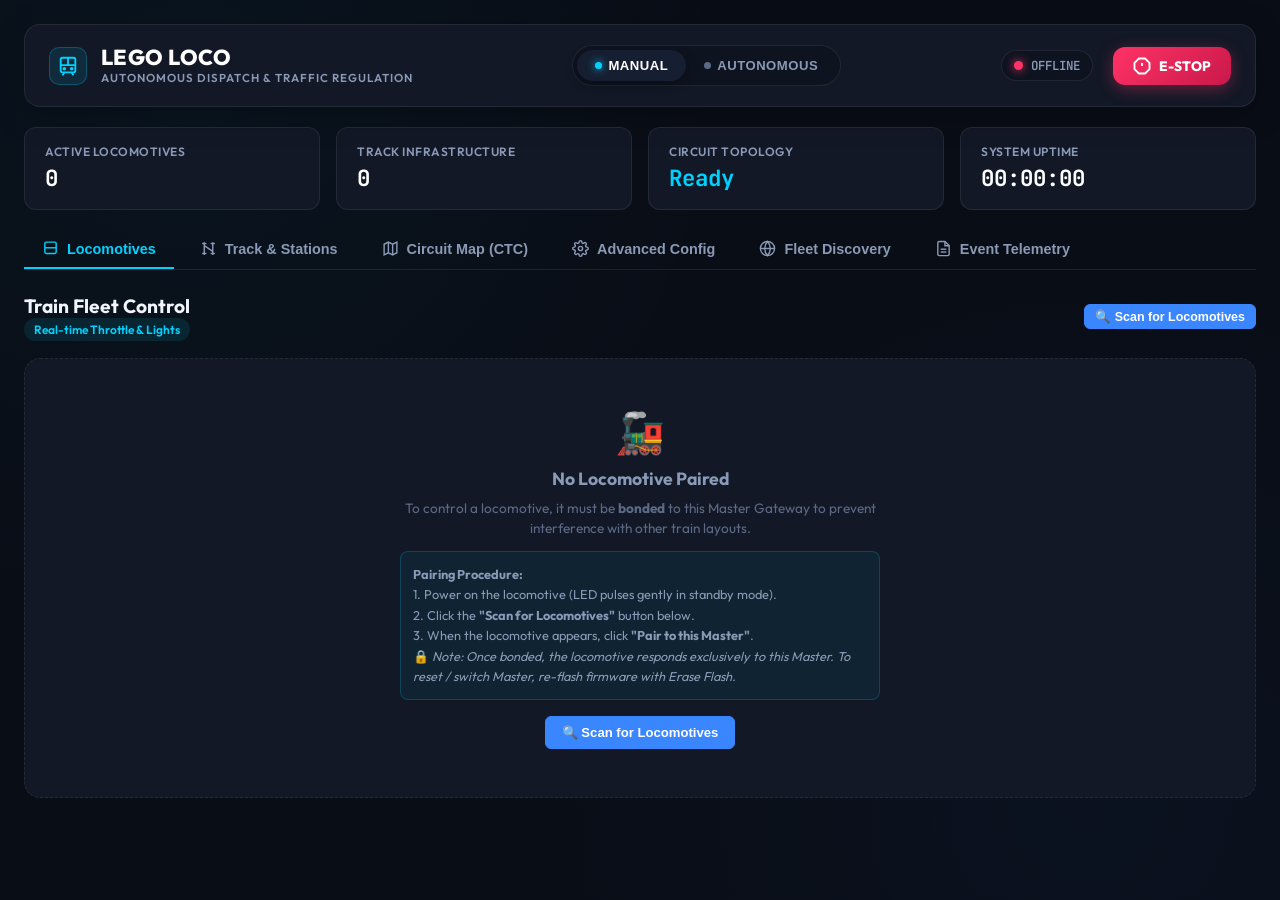
==== commit 6a66f232: "added stability and personalization" ====
--- a/data/index.html
+++ b/data/index.html
@@ -6,7 +6,7 @@
   <meta name="apple-mobile-web-app-capable" content="yes">
   <meta name="apple-mobile-web-app-status-bar-style" content="black-translucent">
   <meta name="theme-color" content="#090d16">
-  <title>Lego Loco Control Center V2.0</title>
+  <title>Lego Loco Control Center</title>
   <link rel="stylesheet" href="style.css">
   <link rel="preconnect" href="https://fonts.googleapis.com">
   <link rel="preconnect" href="https://fonts.gstatic.com" crossorigin>
@@ -28,8 +28,8 @@
             <circle cx="16" cy="15" r="1"></circle>
           </svg>
           <div>
-            <h1>LEGO LOCO <span>V2.0</span></h1>
-            <p class="subtitle">MODULAR DISPATCH &amp; TRAIN CONTROL</p>
+            <h1>LEGO LOCO</h1>
+            <p class="subtitle">AUTONOMOUS DISPATCH &amp; TRAFFIC REGULATION</p>
           </div>
         </div>
       </div>
@@ -40,7 +40,7 @@
             <span class="dot"></span> MANUAL
           </button>
           <button id="btnModeAuto" class="mode-btn" onclick="setSystemMode('AUTOMATIC')">
-            <span class="dot"></span> AUTOMATIC
+            <span class="dot"></span> AUTONOMOUS
           </button>
         </div>
       </div>
@@ -83,8 +83,8 @@
         <span class="stat-value" id="statTrackCount">0</span>
       </div>
       <div class="stat-card">
-        <span class="stat-label">Active Scenario</span>
-        <span class="stat-value text-accent" id="statActiveScenario">None</span>
+        <span class="stat-label">Circuit Topology</span>
+        <span class="stat-value text-accent" id="statCircuitStatus">Ready</span>
       </div>
       <div class="stat-card">
         <span class="stat-label">System Uptime</span>
@@ -102,9 +102,13 @@
         <svg viewBox="0 0 24 24" fill="none" stroke="currentColor" stroke-width="2"><path d="M6 3v18"></path><path d="M18 3v18"></path><path d="m6 8 12 8"></path><path d="M3 5h6"></path><path d="M15 5h6"></path><path d="M3 19h6"></path><path d="M15 19h6"></path></svg>
         Track &amp; Stations
       </button>
-      <button class="nav-tab" data-tab="tabScenarios" onclick="switchTab('tabScenarios')">
-        <svg viewBox="0 0 24 24" fill="none" stroke="currentColor" stroke-width="2"><polyline points="16 18 22 12 16 6"></polyline><polyline points="8 6 2 12 8 18"></polyline></svg>
-        Scenario Manager (CSV)
+      <button class="nav-tab" data-tab="tabMap" onclick="switchTab('tabMap')">
+        <svg viewBox="0 0 24 24" fill="none" stroke="currentColor" stroke-width="2"><polygon points="3 6 9 3 15 6 21 3 21 18 15 21 9 18 3 21"></polygon><line x1="9" y1="3" x2="9" y2="18"></line><line x1="15" y1="6" x2="15" y2="21"></line></svg>
+        Circuit Map (CTC)
+      </button>
+      <button class="nav-tab" data-tab="tabConfig" onclick="switchTab('tabConfig')">
+        <svg viewBox="0 0 24 24" fill="none" stroke="currentColor" stroke-width="2"><circle cx="12" cy="12" r="3"></circle><path d="M19.4 15a1.65 1.65 0 0 0 .33 1.82l.06.06a2 2 0 0 1 0 2.83 2 2 0 0 1-2.83 0l-.06-.06a1.65 1.65 0 0 0-1.82-.33 1.65 1.65 0 0 0-1 1.51V21a2 2 0 0 1-2 2 2 2 0 0 1-2-2v-.09A1.65 1.65 0 0 0 9 19.4a1.65 1.65 0 0 0-1.82.33l-.06.06a2 2 0 0 1-2.83 0 2 2 0 0 1 0-2.83l.06-.06a1.65 1.65 0 0 0 .33-1.82 1.65 1.65 0 0 0-1.51-1H3a2 2 0 0 1-2-2 2 2 0 0 1 2-2h.09A1.65 1.65 0 0 0 4.6 9a1.65 1.65 0 0 0-.33-1.82l-.06-.06a2 2 0 0 1 0-2.83 2 2 0 0 1 2.83 0l.06.06a1.65 1.65 0 0 0 1.82.33H9a1.65 1.65 0 0 0 1-1.51V3a2 2 0 0 1 2-2 2 2 0 0 1 2 2v.09a1.65 1.65 0 0 0 1 1.51 1.65 1.65 0 0 0 1.82-.33l.06-.06a2 2 0 0 1 2.83 0 2 2 0 0 1 0 2.83l-.06.06a1.65 1.65 0 0 0-.33 1.82V9a1.65 1.65 0 0 0 1.51 1H21a2 2 0 0 1 2 2 2 2 0 0 1-2 2h-.09a1.65 1.65 0 0 0-1.51 1z"></path></svg>
+        Advanced Config
       </button>
       <button class="nav-tab" data-tab="tabNodes" onclick="switchTab('tabNodes')">
         <svg viewBox="0 0 24 24" fill="none" stroke="currentColor" stroke-width="2"><circle cx="12" cy="12" r="10"></circle><line x1="2" y1="12" x2="22" y2="12"></line><path d="M12 2a15.3 15.3 0 0 1 4 10 15.3 15.3 0 0 1-4 10 15.3 15.3 0 0 1-4-10 15.3 15.3 0 0 1 4-10z"></path></svg>
@@ -113,10 +117,6 @@
       <button class="nav-tab" data-tab="tabLogs" onclick="switchTab('tabLogs')">
         <svg viewBox="0 0 24 24" fill="none" stroke="currentColor" stroke-width="2"><path d="M14 2H6a2 2 0 0 0-2 2v16a2 2 0 0 0 2 2h12a2 2 0 0 0 2-2V8z"></path><polyline points="14 2 14 8 20 8"></polyline><line x1="16" y1="13" x2="8" y2="13"></line><line x1="16" y1="17" x2="8" y2="17"></line></svg>
         Event Telemetry
-      </button>
-      <button class="nav-tab" data-tab="tabSettings" onclick="switchTab('tabSettings')">
-        <svg viewBox="0 0 24 24" fill="none" stroke="currentColor" stroke-width="2"><circle cx="12" cy="12" r="3"></circle><path d="M19.4 15a1.65 1.65 0 0 0 .33 1.82l.06.06a2 2 0 0 1 0 2.83 2 2 0 0 1-2.83 0l-.06-.06a1.65 1.65 0 0 0-1.82-.33 1.65 1.65 0 0 0-1 1.51V21a2 2 0 0 1-2 2 2 2 0 0 1-2-2v-.09A1.65 1.65 0 0 0 9 19.4a1.65 1.65 0 0 0-1.82.33l-.06.06a2 2 0 0 1-2.83 0 2 2 0 0 1 0-2.83l.06-.06a1.65 1.65 0 0 0 .33-1.82 1.65 1.65 0 0 0-1.51-1H3a2 2 0 0 1-2-2 2 2 0 0 1 2-2h.09A1.65 1.65 0 0 0 4.6 9a1.65 1.65 0 0 0-.33-1.82l-.06-.06a2 2 0 0 1 0-2.83 2 2 0 0 1 2.83 0l.06.06a1.65 1.65 0 0 0 1.82.33H9a1.65 1.65 0 0 0 1-1.51V3a2 2 0 0 1 2-2 2 2 0 0 1 2 2v.09a1.65 1.65 0 0 0 1 1.51 1.65 1.65 0 0 0 1.82-.33l.06-.06a2 2 0 0 1 2.83 0 2 2 0 0 1 0 2.83l-.06.06a1.65 1.65 0 0 0-.33 1.82V9a1.65 1.65 0 0 0 1.51 1H21a2 2 0 0 1 2 2 2 2 0 0 1-2 2h-.09a1.65 1.65 0 0 0-1.51 1z"></path></svg>
-        AP Settings
       </button>
     </nav>
 
@@ -218,84 +218,200 @@
       </div>
     </section>
 
-    <!-- TAB 3: SCENARIO MANAGER (CSV) -->
-    <section id="tabScenarios" class="tab-content">
-      <div class="scenario-layout">
-        <!-- Sidebar: Scenario Files -->
-        <div class="scenario-sidebar panel">
-          <div class="panel-header">
-            <h3>Scenarios</h3>
-            <button class="btn btn-sm btn-primary" onclick="createNewScenario()">+ New</button>
-          </div>
-          <ul id="scenarioFileList" class="file-list">
-            <!-- Populated via API -->
-          </ul>
-          <div class="scenario-actions">
-            <button id="btnRunScenario" class="btn btn-success btn-block" onclick="runCurrentScenario()">
-              ▶ Run Scenario
-            </button>
-            <button id="btnStopScenario" class="btn btn-danger btn-block" onclick="stopCurrentScenario()">
-              ⏹ Stop
-            </button>
-          </div>
-        </div>
-
-        <!-- Main Scenario Editor -->
-        <div class="scenario-editor-panel panel">
-          <div class="panel-header">
-            <div class="scenario-title-area">
-              <span class="label">FILE:</span>
-              <input type="text" id="scenarioFileName" value="default.csv" class="input-inline">
+    <!-- TAB 3: CIRCUIT MAP (CTC SYNOPTIC) -->
+    <section id="tabMap" class="tab-content">
+      <div class="panel">
+        <div class="panel-header">
+          <div>
+            <h2>Centralized Traffic Control (CTC) Synoptic Map</h2>
+            <p class="subtitle" style="font-size:0.8rem; color:var(--text-muted); margin-top:2px;">
+              Live Vector Schematic Auto-Generated from Track Beacons &amp; Locomotive Learning Lap
+            </p>
+          </div>
+          <div style="display:flex; gap:8px; align-items:center;">
+            <button class="btn btn-sm btn-primary" onclick="startLearningLap('ALL')">
+              🚀 Start Learning Lap
+            </button>
+            <button class="btn btn-sm btn-secondary" onclick="fetchTopology()">
+              🔄 Refresh Map
+            </button>
+            <button class="btn btn-sm btn-secondary" onclick="resetSynopticZoom()">
+              📐 Reset View
+            </button>
+          </div>
+        </div>
+
+        <!-- Legend HUD -->
+        <div class="synoptic-legend">
+          <div class="legend-item"><span class="legend-dot dot-clear"></span> Track Block Clear</div>
+          <div class="legend-item"><span class="legend-dot dot-occupied"></span> Block Occupied (Train)</div>
+          <div class="legend-item"><span class="legend-dot dot-switch"></span> Turnout Switch Point</div>
+          <div class="legend-item"><span class="legend-dot dot-platform"></span> Station Platform Stop</div>
+          <div class="legend-item"><span class="legend-dot dot-beacon"></span> Localizer Beacon</div>
+        </div>
+
+        <!-- SVG Map Container -->
+        <div class="synoptic-map-wrapper" id="synopticWrapper">
+          <svg id="circuitMapSvg" viewBox="0 0 1000 480" class="synoptic-svg">
+            <defs>
+              <filter id="glowGreen" x="-20%" y="-20%" width="140%" height="140%">
+                <feGaussianBlur stdDeviation="3" result="blur" />
+                <feMerge><feMergeNode in="blur"/><feMergeNode in="SourceGraphic"/></feMerge>
+              </filter>
+              <filter id="glowRed" x="-20%" y="-20%" width="140%" height="140%">
+                <feGaussianBlur stdDeviation="4" result="blur" />
+                <feMerge><feMergeNode in="blur"/><feMergeNode in="SourceGraphic"/></feMerge>
+              </filter>
+              <filter id="glowCyan" x="-20%" y="-20%" width="140%" height="140%">
+                <feGaussianBlur stdDeviation="3" result="blur" />
+                <feMerge><feMergeNode in="blur"/><feMergeNode in="SourceGraphic"/></feMerge>
+              </filter>
+            </defs>
+
+            <!-- Dynamic Track Layers rendered by app.js -->
+            <g id="svgTracksLayer"></g>
+            <g id="svgSwitchesLayer"></g>
+            <g id="svgStationsLayer"></g>
+            <g id="svgBeaconsLayer"></g>
+            <g id="svgTrainsLayer"></g>
+          </svg>
+        </div>
+
+        <!-- Live Train Dispatch Status Bar -->
+        <div class="synoptic-status-panel" id="synopticStatusPanel">
+          <div style="font-size:0.85rem; color:var(--text-dim); text-align:center; padding:10px;">
+            Awaiting telemetry from active trains...
+          </div>
+        </div>
+      </div>
+    </section>
+
+    <!-- TAB 4: ADVANCED CONFIGURATION (3 SUB-TABS) -->
+    <section id="tabConfig" class="tab-content">
+      <div class="panel">
+        <div class="panel-header">
+          <div>
+            <h2>Advanced Configuration Studio</h2>
+            <p class="subtitle" style="font-size:0.8rem; color:var(--text-muted); margin-top:2px;">
+              Autonomous Operation, Anti-Collision Headways, Multi-Beacon Allocation &amp; Train Length Setup
+            </p>
+          </div>
+          <button class="btn btn-primary btn-sm" onclick="saveActiveConfig()">
+            💾 Save All Configurations
+          </button>
+        </div>
+
+        <!-- Sub-Navigation Pills -->
+        <div class="config-subtabs">
+          <button class="config-subtab-btn active" data-subtab="cfgSubGlobal" onclick="switchConfigSubtab('cfgSubGlobal')">
+            🌐 Global / System
+          </button>
+          <button class="config-subtab-btn" data-subtab="cfgSubLocos" onclick="switchConfigSubtab('cfgSubLocos')">
+            🚂 Locomotives
+          </button>
+          <button class="config-subtab-btn" data-subtab="cfgSubStations" onclick="switchConfigSubtab('cfgSubStations')">
+            🚉 Stations &amp; Beacons
+          </button>
+        </div>
+
+        <!-- SUBTAB 1: GLOBAL / SYSTEM -->
+        <div id="cfgSubGlobal" class="config-subtab-pane active">
+          <div class="config-grid-layout">
+            <div class="config-card">
+              <h3>Layout &amp; Wi-Fi Network Settings</h3>
+              <p class="card-desc">Master Gateway Access Point and Radio Channel isolation for exhibitions.</p>
+              
+              <div class="form-group">
+                <label>Layout / Venue Name:</label>
+                <input type="text" id="cfgLayoutName" class="form-control" placeholder="Lego Central Layout">
+              </div>
+
+              <div class="form-group">
+                <label>Wi-Fi SSID (Access Point Name):</label>
+                <input type="text" id="cfgWifiSsid" class="form-control" placeholder="LegoTrain_Master">
+              </div>
+
+              <div class="form-group">
+                <label>Wi-Fi Password (Empty for open network):</label>
+                <input type="password" id="cfgWifiPassword" class="form-control" placeholder="Min 8 chars or empty">
+              </div>
+
+              <div class="form-group">
+                <label>Radio Channel (1 to 13):</label>
+                <input type="number" id="cfgWifiChannel" min="1" max="13" class="form-control" value="1">
+                <span class="field-hint">Isolate multi-track setups: Layout 1 on Ch 1, Layout 2 on Ch 6/11.</span>
+              </div>
             </div>
-            <div class="btn-group">
-              <button class="btn btn-secondary btn-sm" onclick="toggleCsvViewMode()" id="btnToggleCsvMode">
-                Switch to Raw CSV
-              </button>
-              <button class="btn btn-secondary btn-sm" onclick="exportScenarioCsv()">
-                Export .CSV
-              </button>
-              <button class="btn btn-secondary btn-sm" onclick="document.getElementById('importCsvInput').click()">
-                Import .CSV
-              </button>
-              <input type="file" id="importCsvInput" accept=".csv" style="display:none;" onchange="importScenarioCsvFile(this)">
-              <button class="btn btn-primary btn-sm" onclick="saveScenarioToServer()">
-                💾 Save to Master
-              </button>
+
+            <div class="config-card">
+              <h3>Anti-Collision Headway &amp; Traffic Regulation</h3>
+              <p class="card-desc">Safety buffers governing dynamic 3-zone speed trimming and platform interlocking.</p>
+
+              <div class="form-group">
+                <label>Safe Headway Buffer (Seconds):</label>
+                <input type="number" id="cfgHeadwaySafeSec" min="5" max="60" class="form-control" value="12">
+                <span class="field-hint">Green Aspect: Safe minimum separation interval between trains.</span>
+              </div>
+
+              <div class="form-group">
+                <label>Caution Headway Buffer (Seconds):</label>
+                <input type="number" id="cfgHeadwayCautionSec" min="2" max="30" class="form-control" value="6">
+                <span class="field-hint">Yellow Aspect: Separation interval triggering speed reduction.</span>
+              </div>
+
+              <div class="form-group">
+                <label>Caution Speed Reduction (% Trim):</label>
+                <input type="number" id="cfgHeadwaySpeedTrimPct" min="10" max="80" class="form-control" value="40">
+                <span class="field-hint">Percentage throttle reduction applied in caution zone (e.g. 40%).</span>
+              </div>
+
+              <div class="form-group">
+                <label>Emergency Action on Signal Breach:</label>
+                <select id="cfgEmergencyPolicy" class="form-control">
+                  <option value="STOP_SECTOR">Immediate Sector Emergency Stop</option>
+                  <option value="BRAKE_ONLY">Active Motor Electric Brake</option>
+                </select>
+              </div>
             </div>
           </div>
 
-          <!-- Visual Table View -->
-          <div id="scenarioTableView" class="table-container">
-            <table class="data-table" id="scenarioTable">
-              <thead>
-                <tr>
-                  <th style="width: 70px;">Step</th>
-                  <th>Trigger Type</th>
-                  <th>Trigger Value</th>
-                  <th>Target Node</th>
-                  <th>Action</th>
-                  <th>Parameter</th>
-                  <th style="width: 90px;">Actions</th>
-                </tr>
-              </thead>
-              <tbody id="scenarioTableBody">
-                <!-- Dynamically populated rows -->
-              </tbody>
-            </table>
-            <div class="table-footer">
-              <button class="btn btn-outline btn-sm" onclick="addScenarioStep()">+ Add Step</button>
-            </div>
-          </div>
-
-          <!-- Raw Monospace CSV Editor View -->
-          <div id="scenarioRawView" class="raw-editor-container" style="display: none;">
-            <textarea id="scenarioRawText" class="csv-textarea" spellcheck="false"></textarea>
+          <div style="margin-top:16px; text-align:right;">
+            <button class="btn btn-primary" onclick="saveGlobalConfig()">
+              💾 Save Global Settings
+            </button>
+          </div>
+        </div>
+
+        <!-- SUBTAB 2: LOCOMOTIVES -->
+        <div id="cfgSubLocos" class="config-subtab-pane">
+          <div style="display:flex; justify-content:space-between; align-items:center; margin-bottom:12px;">
+            <p style="font-size:0.85rem; color:var(--text-muted); margin:0;">
+              Autonomous locomotive kinetic parameters, calibration speeds, and train length records.
+            </p>
+            <button class="btn btn-sm btn-primary" onclick="startLearningLap('ALL')">
+              🚀 Start Fleet Learning Lap
+            </button>
+          </div>
+          <div id="locoConfigContainer" class="config-cards-list">
+            <!-- Populated via loadConfig() -->
+          </div>
+        </div>
+
+        <!-- SUBTAB 3: STATIONS & BEACONS -->
+        <div id="cfgSubStations" class="config-subtab-pane">
+          <div style="display:flex; justify-content:space-between; align-items:center; margin-bottom:12px;">
+            <p style="font-size:0.85rem; color:var(--text-muted); margin:0;">
+              Turnout alignment, siding capacities, multi-beacon assignment, and train length optical measurement.
+            </p>
+          </div>
+          <div id="stationConfigContainer" class="config-cards-list">
+            <!-- Populated via loadConfig() -->
           </div>
         </div>
       </div>
     </section>
 
-    <!-- TAB 4: FLEET DISCOVERY & TOPOLOGY -->
+    <!-- TAB 5: FLEET DISCOVERY & TOPOLOGY TABLE -->
     <section id="tabNodes" class="tab-content">
       <div class="panel">
         <div class="panel-header">
@@ -327,7 +443,7 @@
       </div>
     </section>
 
-    <!-- TAB 5: TELEMETRY LOGS -->
+    <!-- TAB 6: TELEMETRY LOGS -->
     <section id="tabLogs" class="tab-content">
       <div class="panel">
         <div class="panel-header">
@@ -339,41 +455,6 @@
         </div>
       </div>
     </section>
-
-    <!-- TAB 6: AP & NETWORK SETTINGS -->
-    <section id="tabSettings" class="tab-content">
-      <div class="panel" style="max-width: 600px; margin: 0 auto;">
-        <div class="panel-header">
-          <h2>Access Point &amp; Network Configuration</h2>
-        </div>
-        <p style="font-size: 0.85rem; color: #8a99b5; margin-bottom: 16px; line-height: 1.5;">
-          Configure the Master Gateway SSID and Radio Channel to isolate layouts and prevent radio interference (Wi-Fi and ESP-NOW) when operating in multi-track environments.
-        </p>
-
-        <div class="form-group" style="margin-bottom: 14px;">
-          <label style="display:block;font-size:0.85rem;font-weight:600;margin-bottom:6px;color:#8a99b5;">Wi-Fi SSID (Access Point Name):</label>
-          <input type="text" id="settingWifiSsid" class="input-inline" placeholder="LegoTrain_Master" style="width:100%;padding:10px 12px;background:#0e1320;color:#f0f4fc;border:1px solid rgba(255,255,255,0.15);border-radius:8px;">
-        </div>
-
-        <div class="form-group" style="margin-bottom: 14px;">
-          <label style="display:block;font-size:0.85rem;font-weight:600;margin-bottom:6px;color:#8a99b5;">Wi-Fi Password (Leave empty for open network):</label>
-          <input type="password" id="settingWifiPassword" class="input-inline" placeholder="Min 8 characters or empty" style="width:100%;padding:10px 12px;background:#0e1320;color:#f0f4fc;border:1px solid rgba(255,255,255,0.15);border-radius:8px;">
-        </div>
-
-        <div class="form-group" style="margin-bottom: 16px;">
-          <label style="display:block;font-size:0.85rem;font-weight:600;margin-bottom:6px;color:#8a99b5;">Wi-Fi &amp; ESP-NOW Channel (1 to 13):</label>
-          <input type="number" id="settingWifiChannel" min="1" max="13" class="input-inline" value="1" style="width:100%;padding:10px 12px;background:#0e1320;color:#f0f4fc;border:1px solid rgba(255,255,255,0.15);border-radius:8px;">
-          <span style="display:block;font-size:0.75rem;color:#8a99b5;margin-top:4px;">
-            Tip: Layout 1 on Channel 1, Layout 2 on Channel 6 or 11.
-          </span>
-        </div>
-
-        <button class="btn btn-primary btn-block" style="padding:14px;font-weight:700;font-size:1rem;background:linear-gradient(135deg, #00d2ff, #0077b6);color:#000;border:none;border-radius:8px;cursor:pointer;width:100%;" onclick="saveNetworkSettings()">
-          💾 Save Settings &amp; Restart Master
-        </button>
-        <div id="settingsFeedback" style="margin-top: 12px; font-size: 0.85rem; text-align: center;"></div>
-      </div>
-    </section>
   </div>
 
   <!-- Bottom Navigation Bar for Mobile Phones -->
@@ -386,18 +467,18 @@
       <span class="icon">🔀</span>
       <span class="label">Switches</span>
     </button>
-    <button class="bottom-nav-item" data-tab="tabScenarios" onclick="switchTab('tabScenarios')">
-      <span class="icon">📜</span>
-      <span class="label">Scenarios</span>
+    <button class="bottom-nav-item" data-tab="tabMap" onclick="switchTab('tabMap')">
+      <span class="icon">🗺️</span>
+      <span class="label">Map</span>
+    </button>
+    <button class="bottom-nav-item" data-tab="tabConfig" onclick="switchTab('tabConfig')">
+      <span class="icon">⚙️</span>
+      <span class="label">Config</span>
     </button>
     <button class="bottom-nav-item" data-tab="tabNodes" onclick="switchTab('tabNodes')">
       <span class="icon">🛰️</span>
       <span class="label">Fleet</span>
     </button>
-    <button class="bottom-nav-item" data-tab="tabSettings" onclick="switchTab('tabSettings')">
-      <span class="icon">⚙️</span>
-      <span class="label">Settings</span>
-    </button>
     <button class="bottom-nav-item" data-tab="tabLogs" onclick="switchTab('tabLogs')">
       <span class="icon">📋</span>
       <span class="label">Logs</span>
--- a/data/style.css
+++ b/data/style.css
@@ -615,61 +615,308 @@
 }
 
 /* =================================================================
-   Scenario Editor Layout
+   CTC Synoptic Circuit Map
    ================================================================= */
-.scenario-layout {
+.synoptic-legend {
+  display: flex;
+  flex-wrap: wrap;
+  gap: 16px;
+  background: rgba(0, 0, 0, 0.25);
+  border: 1px solid var(--border-color);
+  border-radius: var(--radius-md);
+  padding: 8px 16px;
+  margin-bottom: 12px;
+  font-size: 0.8rem;
+  color: var(--text-muted);
+}
+
+.legend-item {
+  display: flex;
+  align-items: center;
+  gap: 6px;
+}
+
+.legend-dot {
+  width: 10px;
+  height: 10px;
+  border-radius: 50%;
+  display: inline-block;
+}
+
+.dot-clear { background: #00d2ff; box-shadow: 0 0 6px rgba(0, 210, 255, 0.6); }
+.dot-occupied { background: #ff3366; box-shadow: 0 0 6px rgba(255, 51, 102, 0.8); }
+.dot-switch { background: #ffb300; }
+.dot-platform { background: #9d4edd; }
+.dot-beacon { background: #00f29b; }
+
+.synoptic-map-wrapper {
+  width: 100%;
+  min-height: 380px;
+  background: radial-gradient(circle at 50% 50%, #101626 0%, #080c14 100%);
+  border: 1px solid var(--border-color);
+  border-radius: var(--radius-md);
+  position: relative;
+  overflow: hidden;
+  box-shadow: inset 0 0 40px rgba(0, 0, 0, 0.6);
+  margin-bottom: 12px;
+}
+
+.synoptic-svg {
+  width: 100%;
+  height: 100%;
+  min-height: 380px;
+  display: block;
+}
+
+/* SVG Track Elements */
+.svg-track-rail {
+  fill: none;
+  stroke: #1b263b;
+  stroke-width: 14;
+  stroke-linecap: round;
+}
+
+.svg-track-line {
+  fill: none;
+  stroke: #00d2ff;
+  stroke-width: 5;
+  stroke-linecap: round;
+  transition: stroke 0.3s ease, filter 0.3s ease;
+}
+
+.svg-track-line.occupied {
+  stroke: #ff3366;
+  filter: url(#glowRed);
+}
+
+.svg-track-siding {
+  fill: none;
+  stroke: #3a86ff;
+  stroke-width: 4;
+  stroke-dasharray: 6 3;
+}
+
+.svg-switch-node {
+  cursor: pointer;
+  transition: transform 0.2s ease;
+}
+
+.svg-switch-node:hover circle {
+  fill: #ffb300;
+  filter: drop-shadow(0 0 8px rgba(255, 179, 0, 0.8));
+}
+
+.svg-station-platform {
+  fill: rgba(157, 78, 221, 0.15);
+  stroke: #9d4edd;
+  stroke-width: 1.5;
+  rx: 4;
+}
+
+.svg-station-text {
+  fill: #e0aaff;
+  font-family: var(--font-sans);
+  font-size: 11px;
+  font-weight: 700;
+  text-anchor: middle;
+}
+
+.svg-beacon-marker {
+  fill: #00f29b;
+  stroke: #090d16;
+  stroke-width: 2;
+  cursor: pointer;
+}
+
+.svg-train-body {
+  fill: #ffb300;
+  stroke: #fff;
+  stroke-width: 1.5;
+  rx: 5;
+  filter: drop-shadow(0 0 10px rgba(255, 179, 0, 0.7));
+  transition: all 0.5s cubic-bezier(0.16, 1, 0.3, 1);
+}
+
+.svg-train-text {
+  fill: #090d16;
+  font-family: var(--font-mono);
+  font-size: 10px;
+  font-weight: 800;
+  text-anchor: middle;
+}
+
+.synoptic-status-panel {
+  display: flex;
+  flex-wrap: wrap;
+  gap: 12px;
+  background: var(--bg-card);
+  border: 1px solid var(--border-color);
+  border-radius: var(--radius-md);
+  padding: 12px;
+}
+
+.train-status-badge {
+  background: rgba(255, 255, 255, 0.04);
+  border: 1px solid var(--border-color);
+  border-radius: var(--radius-sm);
+  padding: 8px 12px;
+  display: flex;
+  align-items: center;
+  gap: 10px;
+  font-size: 0.82rem;
+}
+
+/* =================================================================
+   Advanced Configuration Studio
+   ================================================================= */
+.config-subtabs {
+  display: flex;
+  gap: 8px;
+  border-bottom: 1px solid var(--border-color);
+  margin-bottom: 16px;
+  padding-bottom: 8px;
+}
+
+.config-subtab-btn {
+  background: transparent;
+  border: 1px solid transparent;
+  color: var(--text-muted);
+  font-family: var(--font-sans);
+  font-size: 0.9rem;
+  font-weight: 600;
+  padding: 8px 16px;
+  border-radius: var(--radius-md);
+  cursor: pointer;
+  transition: var(--transition);
+}
+
+.config-subtab-btn:hover {
+  background: var(--bg-panel);
+  color: #fff;
+}
+
+.config-subtab-btn.active {
+  background: rgba(0, 210, 255, 0.12);
+  border-color: rgba(0, 210, 255, 0.3);
+  color: var(--primary);
+}
+
+.config-subtab-pane {
+  display: none;
+}
+
+.config-subtab-pane.active {
+  display: block;
+}
+
+.config-grid-layout {
   display: grid;
-  grid-template-columns: 240px 1fr;
+  grid-template-columns: repeat(auto-fit, minmax(320px, 1fr));
   gap: 1.25rem;
 }
 
-.scenario-sidebar {
+.config-card {
+  background: var(--bg-card);
+  border: 1px solid var(--border-color);
+  border-radius: var(--radius-md);
+  padding: 18px;
+  box-shadow: 0 4px 20px rgba(0, 0, 0, 0.2);
+}
+
+.config-card h3 {
+  font-size: 1.05rem;
+  color: #fff;
+  margin-bottom: 4px;
+}
+
+.card-desc {
+  font-size: 0.8rem;
+  color: var(--text-dim);
+  margin-bottom: 16px;
+  line-height: 1.4;
+}
+
+.config-cards-list {
   display: flex;
   flex-direction: column;
-}
-
-.file-list {
-  list-style: none;
-  flex: 1;
-  overflow-y: auto;
-  margin-bottom: 1rem;
-}
-
-.file-item {
+  gap: 16px;
+}
+
+.form-group {
+  margin-bottom: 14px;
+}
+
+.form-group label {
+  display: block;
+  font-size: 0.82rem;
+  font-weight: 600;
+  color: var(--text-muted);
+  margin-bottom: 6px;
+}
+
+.form-control {
+  width: 100%;
+  background: var(--bg-input);
+  border: 1px solid var(--border-color);
+  color: #fff;
+  font-family: var(--font-mono);
+  font-size: 0.88rem;
   padding: 8px 12px;
   border-radius: var(--radius-sm);
-  cursor: pointer;
-  font-size: 0.85rem;
-  font-family: var(--font-mono);
-  color: var(--text-muted);
-  margin-bottom: 4px;
-  display: flex;
-  justify-content: space-between;
-  align-items: center;
   transition: var(--transition);
 }
 
-.file-item:hover {
-  background: var(--bg-panel);
-  color: #fff;
-}
-
-.file-item.active {
-  background: rgba(0, 210, 255, 0.15);
-  color: var(--primary);
+.form-control:focus {
+  outline: none;
+  border-color: var(--primary);
+  box-shadow: 0 0 0 2px var(--primary-glow);
+}
+
+.field-hint {
+  display: block;
+  font-size: 0.73rem;
+  color: var(--text-dim);
+  margin-top: 4px;
+  line-height: 1.3;
+}
+
+/* Beacon List Table */
+.beacon-config-table {
+  width: 100%;
+  border-collapse: collapse;
+  margin-top: 10px;
+  font-size: 0.82rem;
+}
+
+.beacon-config-table th, .beacon-config-table td {
+  padding: 8px 10px;
+  border-bottom: 1px solid var(--border-color);
+  text-align: left;
+}
+
+.beacon-config-table th {
+  color: var(--text-muted);
+  font-size: 0.75rem;
+  text-transform: uppercase;
+}
+
+.badge-role {
+  padding: 2px 8px;
+  border-radius: 4px;
+  font-size: 0.72rem;
   font-weight: 700;
 }
 
-.scenario-actions {
-  display: flex;
-  flex-direction: column;
-  gap: 8px;
-}
-
-.scenario-title-area {
-  display: flex;
-  align-items: center;
-  gap: 8px;
+.badge-role-arrival {
+  background: rgba(157, 78, 221, 0.2);
+  color: #c77dff;
+  border: 1px solid rgba(157, 78, 221, 0.4);
+}
+
+.badge-role-locator {
+  background: rgba(0, 242, 155, 0.15);
+  color: #00f29b;
+  border: 1px solid rgba(0, 242, 155, 0.3);
 }
 
 .input-inline {
@@ -822,7 +1069,7 @@
 }
 
 @media (max-width: 900px) {
-  .scenario-layout {
+  .config-grid-layout {
     grid-template-columns: 1fr;
   }
   .header {
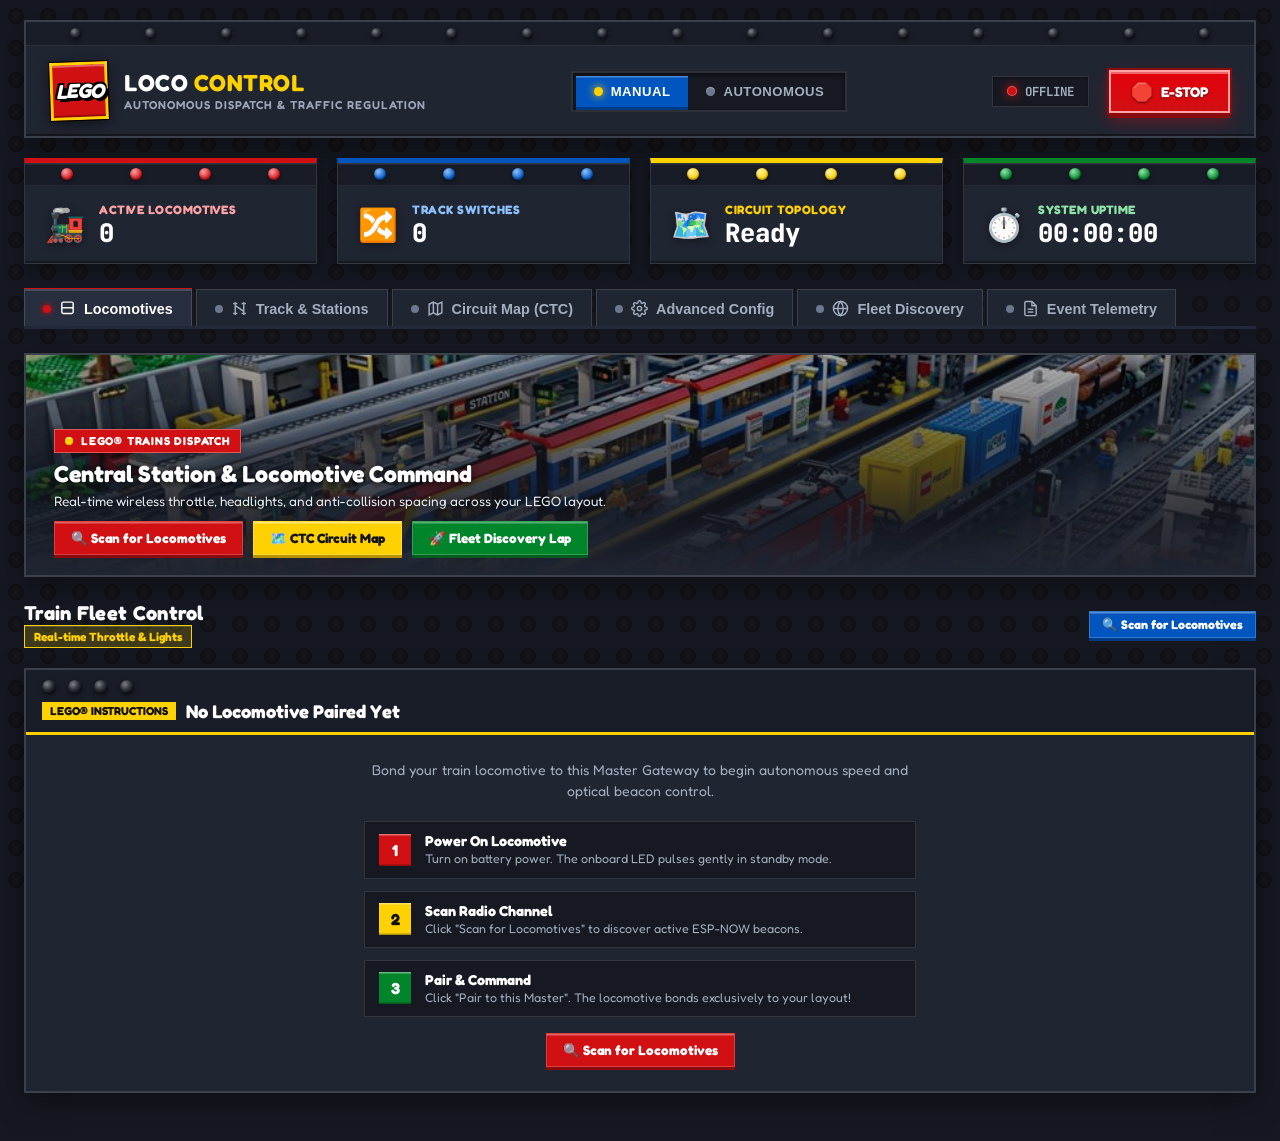
==== commit 80427359: "new theme" ====
--- a/data/index.html
+++ b/data/index.html
@@ -5,116 +5,153 @@
   <meta name="viewport" content="width=device-width, initial-scale=1.0, maximum-scale=1.0, user-scalable=no, viewport-fit=cover">
   <meta name="apple-mobile-web-app-capable" content="yes">
   <meta name="apple-mobile-web-app-status-bar-style" content="black-translucent">
-  <meta name="theme-color" content="#090d16">
-  <title>Lego Loco Control Center</title>
+  <meta name="theme-color" content="#151821">
+  <title>LEGO® Loco - Train Dispatch &amp; Traffic Command</title>
   <link rel="stylesheet" href="style.css">
   <link rel="preconnect" href="https://fonts.googleapis.com">
   <link rel="preconnect" href="https://fonts.gstatic.com" crossorigin>
-  <link href="https://fonts.googleapis.com/css2?family=JetBrains+Mono:wght@400;600;700&family=Outfit:wght@300;400;500;600;700;800&display=swap" rel="stylesheet">
+  <link href="https://fonts.googleapis.com/css2?family=Fredoka:wght@400;500;600;700&family=JetBrains+Mono:wght@400;600;700&family=Outfit:wght@400;500;600;700;800&display=swap" rel="stylesheet">
 </head>
 <body>
   <div class="app-container">
-    <!-- Top Header -->
-    <header class="header">
-      <div class="header-left">
-        <div class="logo-badge">
-          <svg class="train-icon" viewBox="0 0 24 24" fill="none" stroke="currentColor" stroke-width="2">
-            <rect x="4" y="3" width="16" height="16" rx="2"></rect>
-            <path d="M4 11h16"></path>
-            <path d="M12 3v8"></path>
-            <path d="m8 19-2 3"></path>
-            <path d="m16 19 2 3"></path>
-            <circle cx="8" cy="15" r="1"></circle>
-            <circle cx="16" cy="15" r="1"></circle>
-          </svg>
-          <div>
-            <h1>LEGO LOCO</h1>
-            <p class="subtitle">AUTONOMOUS DISPATCH &amp; TRAFFIC REGULATION</p>
-          </div>
-        </div>
-      </div>
-
-      <div class="header-center">
-        <div class="mode-selector">
-          <button id="btnModeManual" class="mode-btn active" onclick="setSystemMode('MANUAL')">
-            <span class="dot"></span> MANUAL
+    <!-- Top Header with LEGO Brand Styling -->
+    <header class="header lego-brick-header">
+      <div class="header-studs-strip">
+        <span class="stud"></span><span class="stud"></span><span class="stud"></span><span class="stud"></span>
+        <span class="stud"></span><span class="stud"></span><span class="stud"></span><span class="stud"></span>
+        <span class="stud"></span><span class="stud"></span><span class="stud"></span><span class="stud"></span>
+        <span class="stud"></span><span class="stud"></span><span class="stud"></span><span class="stud"></span>
+      </div>
+
+      <div class="header-main-row">
+        <div class="header-left">
+          <div class="lego-logo-badge">
+            <div class="lego-emblem">
+              <span class="lego-text">LEGO</span>
+            </div>
+            <div class="logo-title-group">
+              <h1>LOCO <span>CONTROL</span></h1>
+              <p class="subtitle">AUTONOMOUS DISPATCH &amp; TRAFFIC REGULATION</p>
+            </div>
+          </div>
+        </div>
+
+        <div class="header-center">
+          <div class="mode-selector lego-mode-selector">
+            <button id="btnModeManual" class="mode-btn mode-btn-manual active" onclick="setSystemMode('MANUAL')">
+              <span class="brick-pip"></span> MANUAL
+            </button>
+            <button id="btnModeAuto" class="mode-btn mode-btn-auto" onclick="setSystemMode('AUTOMATIC')">
+              <span class="brick-pip"></span> AUTONOMOUS
+            </button>
+          </div>
+        </div>
+
+        <div class="header-right">
+          <div class="ws-status" id="wsStatus">
+            <span class="status-indicator pulse-offline" id="wsIndicator"></span>
+            <span id="wsStatusText">CONNECTING</span>
+          </div>
+          <button id="btnEmergencyStop" class="btn-emergency lego-estop" onclick="triggerEmergencyStop()" title="Emergency Stop All Trains">
+            <span class="estop-oct">🛑</span>
+            <span>E-STOP</span>
           </button>
-          <button id="btnModeAuto" class="mode-btn" onclick="setSystemMode('AUTOMATIC')">
-            <span class="dot"></span> AUTONOMOUS
-          </button>
-        </div>
-      </div>
-
-      <div class="header-right">
-        <div class="ws-status" id="wsStatus">
-          <span class="status-indicator pulse-offline" id="wsIndicator"></span>
-          <span id="wsStatusText">CONNECTING</span>
-        </div>
-        <button id="btnEmergencyStop" class="btn-emergency" onclick="triggerEmergencyStop()" title="Emergency Stop All Trains">
-          <svg viewBox="0 0 24 24" fill="none" stroke="currentColor" stroke-width="2.5">
-            <polygon points="7.86 2 16.14 2 22 7.86 22 16.14 16.14 22 7.86 22 2 16.14 2 7.86 7.86 2"></polygon>
-            <line x1="12" y1="8" x2="12" y2="12"></line>
-            <line x1="12" y1="16" x2="12.01" y2="16"></line>
-          </svg>
-          <span>E-STOP</span>
-        </button>
+        </div>
       </div>
     </header>
 
     <!-- Mobile Quick Bar -->
     <div class="mobile-quick-ribbon">
-      <div class="mode-selector-mobile">
+      <div class="mode-selector-mobile lego-mode-selector">
         <button class="mode-btn-mobile active" id="mBtnManual" onclick="setSystemMode('MANUAL')">MANUAL</button>
         <button class="mode-btn-mobile" id="mBtnAuto" onclick="setSystemMode('AUTOMATIC')">AUTO</button>
       </div>
-      <button class="btn-emergency-mobile" onclick="triggerEmergencyStop()">
+      <button class="btn-emergency-mobile lego-estop" onclick="triggerEmergencyStop()">
         🛑 STOP ALL
       </button>
     </div>
 
-    <!-- System Stats Ribbon -->
+    <!-- System Stats Ribbon (4 LEGO Colored Bricks) -->
     <div class="stats-ribbon">
-      <div class="stat-card">
-        <span class="stat-label">Active Locomotives</span>
-        <span class="stat-value" id="statLocoCount">0</span>
-      </div>
-      <div class="stat-card">
-        <span class="stat-label">Track Infrastructure</span>
-        <span class="stat-value" id="statTrackCount">0</span>
-      </div>
-      <div class="stat-card">
-        <span class="stat-label">Circuit Topology</span>
-        <span class="stat-value text-accent" id="statCircuitStatus">Ready</span>
-      </div>
-      <div class="stat-card">
-        <span class="stat-label">System Uptime</span>
-        <span class="stat-value" id="statUptime">00:00:00</span>
+      <div class="stat-card stat-brick-red">
+        <div class="brick-top-studs">
+          <span></span><span></span><span></span><span></span>
+        </div>
+        <div class="stat-inner">
+          <span class="stat-icon">🚂</span>
+          <div>
+            <span class="stat-label">Active Locomotives</span>
+            <span class="stat-value" id="statLocoCount">0</span>
+          </div>
+        </div>
+      </div>
+      <div class="stat-card stat-brick-blue">
+        <div class="brick-top-studs">
+          <span></span><span></span><span></span><span></span>
+        </div>
+        <div class="stat-inner">
+          <span class="stat-icon">🔀</span>
+          <div>
+            <span class="stat-label">Track Switches</span>
+            <span class="stat-value" id="statTrackCount">0</span>
+          </div>
+        </div>
+      </div>
+      <div class="stat-card stat-brick-yellow">
+        <div class="brick-top-studs">
+          <span></span><span></span><span></span><span></span>
+        </div>
+        <div class="stat-inner">
+          <span class="stat-icon">🗺️</span>
+          <div>
+            <span class="stat-label">Circuit Topology</span>
+            <span class="stat-value" id="statCircuitStatus">Ready</span>
+          </div>
+        </div>
+      </div>
+      <div class="stat-card stat-brick-green">
+        <div class="brick-top-studs">
+          <span></span><span></span><span></span><span></span>
+        </div>
+        <div class="stat-inner">
+          <span class="stat-icon">⏱️</span>
+          <div>
+            <span class="stat-label">System Uptime</span>
+            <span class="stat-value" id="statUptime">00:00:00</span>
+          </div>
+        </div>
       </div>
     </div>
 
-    <!-- Navigation Tabs (Desktop & Tablet) -->
-    <nav class="nav-tabs" id="desktopNavTabs">
-      <button class="nav-tab active" data-tab="tabLocos" onclick="switchTab('tabLocos')">
+    <!-- Navigation Tabs (LEGO Colored Plate Tabs) -->
+    <nav class="nav-tabs lego-nav-tabs" id="desktopNavTabs">
+      <button class="nav-tab tab-red active" data-tab="tabLocos" onclick="switchTab('tabLocos')">
+        <span class="tab-brick-dot"></span>
         <svg viewBox="0 0 24 24" fill="none" stroke="currentColor" stroke-width="2"><rect x="4" y="3" width="16" height="16" rx="2"></rect><line x1="4" y1="11" x2="20" y2="11"></line></svg>
         Locomotives
       </button>
-      <button class="nav-tab" data-tab="tabTrack" onclick="switchTab('tabTrack')">
+      <button class="nav-tab tab-blue" data-tab="tabTrack" onclick="switchTab('tabTrack')">
+        <span class="tab-brick-dot"></span>
         <svg viewBox="0 0 24 24" fill="none" stroke="currentColor" stroke-width="2"><path d="M6 3v18"></path><path d="M18 3v18"></path><path d="m6 8 12 8"></path><path d="M3 5h6"></path><path d="M15 5h6"></path><path d="M3 19h6"></path><path d="M15 19h6"></path></svg>
         Track &amp; Stations
       </button>
-      <button class="nav-tab" data-tab="tabMap" onclick="switchTab('tabMap')">
+      <button class="nav-tab tab-yellow" data-tab="tabMap" onclick="switchTab('tabMap')">
+        <span class="tab-brick-dot"></span>
         <svg viewBox="0 0 24 24" fill="none" stroke="currentColor" stroke-width="2"><polygon points="3 6 9 3 15 6 21 3 21 18 15 21 9 18 3 21"></polygon><line x1="9" y1="3" x2="9" y2="18"></line><line x1="15" y1="6" x2="15" y2="21"></line></svg>
         Circuit Map (CTC)
       </button>
-      <button class="nav-tab" data-tab="tabConfig" onclick="switchTab('tabConfig')">
+      <button class="nav-tab tab-grey" data-tab="tabConfig" onclick="switchTab('tabConfig')">
+        <span class="tab-brick-dot"></span>
         <svg viewBox="0 0 24 24" fill="none" stroke="currentColor" stroke-width="2"><circle cx="12" cy="12" r="3"></circle><path d="M19.4 15a1.65 1.65 0 0 0 .33 1.82l.06.06a2 2 0 0 1 0 2.83 2 2 0 0 1-2.83 0l-.06-.06a1.65 1.65 0 0 0-1.82-.33 1.65 1.65 0 0 0-1 1.51V21a2 2 0 0 1-2 2 2 2 0 0 1-2-2v-.09A1.65 1.65 0 0 0 9 19.4a1.65 1.65 0 0 0-1.82.33l-.06.06a2 2 0 0 1-2.83 0 2 2 0 0 1 0-2.83l.06-.06a1.65 1.65 0 0 0 .33-1.82 1.65 1.65 0 0 0-1.51-1H3a2 2 0 0 1-2-2 2 2 0 0 1 2-2h.09A1.65 1.65 0 0 0 4.6 9a1.65 1.65 0 0 0-.33-1.82l-.06-.06a2 2 0 0 1 0-2.83 2 2 0 0 1 2.83 0l.06.06a1.65 1.65 0 0 0 1.82.33H9a1.65 1.65 0 0 0 1-1.51V3a2 2 0 0 1 2-2 2 2 0 0 1 2 2v.09a1.65 1.65 0 0 0 1 1.51 1.65 1.65 0 0 0 1.82-.33l.06-.06a2 2 0 0 1 2.83 0 2 2 0 0 1 0 2.83l-.06.06a1.65 1.65 0 0 0-.33 1.82V9a1.65 1.65 0 0 0 1.51 1H21a2 2 0 0 1 2 2 2 2 0 0 1-2 2h-.09a1.65 1.65 0 0 0-1.51 1z"></path></svg>
         Advanced Config
       </button>
-      <button class="nav-tab" data-tab="tabNodes" onclick="switchTab('tabNodes')">
+      <button class="nav-tab tab-cyan" data-tab="tabNodes" onclick="switchTab('tabNodes')">
+        <span class="tab-brick-dot"></span>
         <svg viewBox="0 0 24 24" fill="none" stroke="currentColor" stroke-width="2"><circle cx="12" cy="12" r="10"></circle><line x1="2" y1="12" x2="22" y2="12"></line><path d="M12 2a15.3 15.3 0 0 1 4 10 15.3 15.3 0 0 1-4 10 15.3 15.3 0 0 1-4-10 15.3 15.3 0 0 1 4-10z"></path></svg>
         Fleet Discovery
       </button>
-      <button class="nav-tab" data-tab="tabLogs" onclick="switchTab('tabLogs')">
+      <button class="nav-tab tab-green" data-tab="tabLogs" onclick="switchTab('tabLogs')">
+        <span class="tab-brick-dot"></span>
         <svg viewBox="0 0 24 24" fill="none" stroke="currentColor" stroke-width="2"><path d="M14 2H6a2 2 0 0 0-2 2v16a2 2 0 0 0 2 2h12a2 2 0 0 0 2-2V8z"></path><polyline points="14 2 14 8 20 8"></polyline><line x1="16" y1="13" x2="8" y2="13"></line><line x1="16" y1="17" x2="8" y2="17"></line></svg>
         Event Telemetry
       </button>
@@ -122,10 +159,36 @@
 
     <!-- TAB 1: LOCOMOTIVES -->
     <main id="tabLocos" class="tab-content active">
+      <!-- LEGO Hero Showcase Banner -->
+      <div class="lego-hero-banner">
+        <div class="hero-image-wrap">
+          <img src="lego_train_hero.jpg" alt="LEGO Train Depot" class="hero-image">
+          <div class="hero-gradient-overlay"></div>
+        </div>
+        <div class="hero-content">
+          <div class="hero-brick-tag">
+            <span class="tag-stud"></span> LEGO® TRAINS DISPATCH
+          </div>
+          <h2>Central Station &amp; Locomotive Command</h2>
+          <p>Real-time wireless throttle, headlights, and anti-collision spacing across your LEGO layout.</p>
+          <div class="hero-btn-row">
+            <button class="btn btn-lego-red" onclick="scanFleet()">
+              🔍 Scan for Locomotives
+            </button>
+            <button class="btn btn-lego-yellow" onclick="switchTab('tabMap')">
+              🗺️ CTC Circuit Map
+            </button>
+            <button class="btn btn-lego-green" onclick="startLearningLap('ALL')">
+              🚀 Fleet Discovery Lap
+            </button>
+          </div>
+        </div>
+      </div>
+
       <div class="section-header">
         <div>
           <h2>Train Fleet Control</h2>
-          <span class="badge">Real-time Throttle &amp; Lights</span>
+          <span class="badge badge-lego-yellow">Real-time Throttle &amp; Lights</span>
         </div>
         <button class="btn btn-primary btn-sm" id="btnScanFleetTop" onclick="scanFleet()">
           🔍 Scan for Locomotives
@@ -133,35 +196,56 @@
       </div>
 
       <!-- Pairing & Discovery Banner for Unpaired Locos -->
-      <div id="unpairedFleetBanner" style="display:none; margin-bottom: 16px; background: rgba(255,183,3,0.06); border: 1px solid rgba(255,183,3,0.3); border-radius: 12px; padding: 14px;">
+      <div id="unpairedFleetBanner" class="lego-alert-banner" style="display:none;">
         <div style="display:flex; justify-content:space-between; align-items:center; margin-bottom:6px;">
-          <h3 style="font-size:0.95rem; color:var(--warning); display:flex; align-items:center; gap:6px; margin:0;">
+          <h3 style="font-size:0.95rem; color:var(--lego-yellow); display:flex; align-items:center; gap:6px; margin:0;">
             ⚠️ New Locomotives Detected (Unpaired)
           </h3>
-          <span class="badge" style="background:rgba(255,183,3,0.15); color:var(--warning);">Ready to Pair</span>
-        </div>
-        <p style="font-size:0.8rem; color:var(--text-dim); margin-bottom:10px;">
+          <span class="badge badge-lego-yellow">Ready to Pair</span>
+        </div>
+        <p style="font-size:0.8rem; color:var(--text-muted); margin-bottom:10px;">
           These locomotives were detected on the radio channel but are not bonded to this Master Gateway. Click <b>Pair to this Master</b> to associate.
         </p>
         <div id="unpairedFleetList"></div>
       </div>
 
       <div id="locoGrid" class="cards-grid">
-        <div class="empty-state" id="locoEmptyState">
-          <div style="max-width: 480px; margin: 0 auto; text-align: center;">
-            <div style="font-size: 2.5rem; margin-bottom: 10px;">🚂</div>
-            <h3 style="font-size: 1.1rem; font-weight: 700; margin-bottom: 8px;">No Locomotive Paired</h3>
-            <p style="font-size: 0.85rem; color: var(--text-dim); margin-bottom: 12px; line-height: 1.5;">
-              To control a locomotive, it must be <b>bonded</b> to this Master Gateway to prevent interference with other train layouts.
+        <div class="empty-state lego-instruction-card" id="locoEmptyState">
+          <div class="instruction-header">
+            <div class="instruction-studs"><span></span><span></span><span></span><span></span></div>
+            <div class="instruction-title-bar">
+              <span class="instruction-badge">LEGO® INSTRUCTIONS</span>
+              <h3>No Locomotive Paired Yet</h3>
+            </div>
+          </div>
+          <div class="instruction-body">
+            <p class="instruction-intro">
+              Bond your train locomotive to this Master Gateway to begin autonomous speed and optical beacon control.
             </p>
-            <div style="background: rgba(0,210,255,0.06); border: 1px solid rgba(0,210,255,0.2); border-radius: 8px; padding: 12px; text-align: left; font-size: 0.8rem; margin-bottom: 16px; line-height: 1.6;">
-              <b>Pairing Procedure:</b><br>
-              1. Power on the locomotive (LED pulses gently in standby mode).<br>
-              2. Click the <b>"Scan for Locomotives"</b> button below.<br>
-              3. When the locomotive appears, click <b>"Pair to this Master"</b>.<br>
-              🔒 <i>Note: Once bonded, the locomotive responds exclusively to this Master. To reset / switch Master, re-flash firmware with Erase Flash.</i>
-            </div>
-            <button class="btn btn-primary" onclick="scanFleet()">
+            <div class="instruction-steps">
+              <div class="instruction-step">
+                <span class="step-num step-num-red">1</span>
+                <div>
+                  <strong>Power On Locomotive</strong>
+                  <p>Turn on battery power. The onboard LED pulses gently in standby mode.</p>
+                </div>
+              </div>
+              <div class="instruction-step">
+                <span class="step-num step-num-yellow">2</span>
+                <div>
+                  <strong>Scan Radio Channel</strong>
+                  <p>Click "Scan for Locomotives" to discover active ESP-NOW beacons.</p>
+                </div>
+              </div>
+              <div class="instruction-step">
+                <span class="step-num step-num-green">3</span>
+                <div>
+                  <strong>Pair &amp; Command</strong>
+                  <p>Click "Pair to this Master". The locomotive bonds exclusively to your layout!</p>
+                </div>
+              </div>
+            </div>
+            <button class="btn btn-lego-red" style="margin-top:16px;" onclick="scanFleet()">
               🔍 Scan for Locomotives
             </button>
           </div>
@@ -174,7 +258,7 @@
       <div class="section-header">
         <div>
           <h2>Track Switches &amp; Station Infrastructure</h2>
-          <span class="badge">Servos, IR Beams &amp; Dwell Timers</span>
+          <span class="badge badge-lego-blue">Servos, IR Beams &amp; Dwell Timers</span>
         </div>
         <button class="btn btn-primary btn-sm" onclick="scanFleet()">
           🔍 Scan for Stations &amp; Infrastructure
@@ -182,35 +266,56 @@
       </div>
 
       <!-- Pairing & Discovery Banner for Unpaired Track Stations -->
-      <div id="unpairedTrackBanner" style="display:none; margin-bottom: 16px; background: rgba(255,183,3,0.06); border: 1px solid rgba(255,183,3,0.3); border-radius: 12px; padding: 14px;">
+      <div id="unpairedTrackBanner" class="lego-alert-banner" style="display:none;">
         <div style="display:flex; justify-content:space-between; align-items:center; margin-bottom:6px;">
-          <h3 style="font-size:0.95rem; color:var(--warning); display:flex; align-items:center; gap:6px; margin:0;">
+          <h3 style="font-size:0.95rem; color:var(--lego-yellow); display:flex; align-items:center; gap:6px; margin:0;">
             ⚠️ New Stations / Turnouts Detected (Unpaired)
           </h3>
-          <span class="badge" style="background:rgba(255,183,3,0.15); color:var(--warning);">Ready to Pair</span>
-        </div>
-        <p style="font-size:0.8rem; color:var(--text-dim); margin-bottom:10px;">
+          <span class="badge badge-lego-yellow">Ready to Pair</span>
+        </div>
+        <p style="font-size:0.8rem; color:var(--text-muted); margin-bottom:10px;">
           These stations were detected on the radio channel but are not bonded to this Master Gateway. Click <b>Pair to this Master</b> to associate.
         </p>
         <div id="unpairedTrackList"></div>
       </div>
 
       <div id="trackGrid" class="cards-grid">
-        <div class="empty-state" id="trackEmptyState">
-          <div style="max-width: 480px; margin: 0 auto; text-align: center;">
-            <div style="font-size: 2.5rem; margin-bottom: 10px;">🚉</div>
-            <h3 style="font-size: 1.1rem; font-weight: 700; margin-bottom: 8px;">No Station Paired</h3>
-            <p style="font-size: 0.85rem; color: var(--text-dim); margin-bottom: 12px; line-height: 1.5;">
-              To control turnouts and signals, stations must be <b>bonded</b> to this Master to prevent other layouts from actuating your track switches.
+        <div class="empty-state lego-instruction-card" id="trackEmptyState">
+          <div class="instruction-header">
+            <div class="instruction-studs"><span></span><span></span><span></span><span></span></div>
+            <div class="instruction-title-bar">
+              <span class="instruction-badge">LEGO® INSTRUCTIONS</span>
+              <h3>No Track Switch or Station Paired</h3>
+            </div>
+          </div>
+          <div class="instruction-body">
+            <p class="instruction-intro">
+              Control turnouts, optical localizer beams, and station platform stops safely from this central dispatcher.
             </p>
-            <div style="background: rgba(0,210,255,0.06); border: 1px solid rgba(0,210,255,0.2); border-radius: 8px; padding: 12px; text-align: left; font-size: 0.8rem; margin-bottom: 16px; line-height: 1.6;">
-              <b>Station Pairing Procedure:</b><br>
-              1. Power on the station node (OLED display shows <i>UNPAIRED / AWAITING PAIRING</i>).<br>
-              2. Click the <b>"Scan for Stations"</b> button.<br>
-              3. Click <b>"Pair to this Master"</b>.<br>
-              🔒 <i>Note: Once bonded, the station responds exclusively to this Master. To reset / switch Master, re-flash firmware with Erase Flash.</i>
-            </div>
-            <button class="btn btn-primary" onclick="scanFleet()">
+            <div class="instruction-steps">
+              <div class="instruction-step">
+                <span class="step-num step-num-blue">1</span>
+                <div>
+                  <strong>Power On Track Node</strong>
+                  <p>OLED display shows <i>UNPAIRED / AWAITING PAIRING</i>.</p>
+                </div>
+              </div>
+              <div class="instruction-step">
+                <span class="step-num step-num-yellow">2</span>
+                <div>
+                  <strong>Scan for Stations</strong>
+                  <p>Broadcast discovery packet to locate new ESP32 track turnouts.</p>
+                </div>
+              </div>
+              <div class="instruction-step">
+                <span class="step-num step-num-green">3</span>
+                <div>
+                  <strong>Bond Station Node</strong>
+                  <p>Click "Pair to this Master" to associate servos and signals.</p>
+                </div>
+              </div>
+            </div>
+            <button class="btn btn-lego-blue" style="margin-top:16px;" onclick="scanFleet()">
               🔍 Scan for Stations
             </button>
           </div>
--- a/data/style.css
+++ b/data/style.css
@@ -1,69 +1,163 @@
+/* =================================================================
+   LEGO® Loco - Control Center Design System
+   Thematic Design: Dark Baseplate, Tactile ABS Plastic Bricks, 
+   Official LEGO Colors, Stud Relief & SHARP 90° BRICK EDGES (Arestas Vivas)
+   ================================================================= */
+
 :root {
-  --bg-dark: #090d16;
-  --bg-card: #121826;
-  --bg-panel: #161e31;
-  --bg-input: #0e1320;
-  --border-color: rgba(255, 255, 255, 0.08);
-  --border-active: rgba(0, 210, 255, 0.4);
-  
-  --primary: #00d2ff;
-  --primary-glow: rgba(0, 210, 255, 0.25);
-  --accent: #3a86ff;
-  --success: #00f29b;
-  --success-glow: rgba(0, 242, 155, 0.2);
-  --warning: #ffb300;
-  --danger: #ff3366;
-  --danger-glow: rgba(255, 51, 102, 0.35);
-
-  --text-main: #f0f4fc;
-  --text-muted: #8a99b5;
-  --text-dim: #5c6a85;
-
-  --radius-sm: 6px;
-  --radius-md: 12px;
-  --radius-lg: 16px;
-  --font-sans: 'Outfit', -apple-system, BlinkMacSystemFont, sans-serif;
+  /* Official LEGO Iconic Palette */
+  --lego-red: #D11013;
+  --lego-red-hover: #E3000B;
+  --lego-red-shadow: #8A0B0E;
+  --lego-red-glow: rgba(209, 16, 19, 0.4);
+
+  --lego-yellow: #FED100;
+  --lego-yellow-hover: #FFE033;
+  --lego-yellow-shadow: #B89200;
+  --lego-yellow-glow: rgba(254, 209, 0, 0.35);
+
+  --lego-blue: #0055BF;
+  --lego-blue-hover: #0066E6;
+  --lego-blue-shadow: #003B85;
+  --lego-blue-glow: rgba(0, 85, 191, 0.4);
+
+  --lego-green: #00852B;
+  --lego-green-hover: #00A837;
+  --lego-green-shadow: #005C1E;
+  --lego-green-glow: rgba(0, 133, 43, 0.4);
+
+  --lego-orange: #FF7E14;
+  --lego-orange-shadow: #B85200;
+
+  /* Baseplate & Dark Theme Surfaces */
+  --lego-baseplate: #151821;
+  --lego-plate-card: #202532;
+  --lego-plate-card-hover: #262D3D;
+  --lego-plate-inner: #161922;
+  --lego-plate-input: #12141C;
+
+  /* LEGO Stone Grey Accents */
+  --lego-grey-stone: #555E70;
+  --lego-grey-light: #9DA6B8;
+  --lego-grey-dark: #2A303F;
+
+  /* Structural Variables mapped for backwards compatibility */
+  --bg-dark: var(--lego-baseplate);
+  --bg-card: var(--lego-plate-card);
+  --bg-panel: var(--lego-plate-card);
+  --bg-input: var(--lego-plate-input);
+  --border-color: rgba(255, 255, 255, 0.12);
+  --border-active: var(--lego-yellow);
+
+  --primary: var(--lego-yellow);
+  --primary-glow: var(--lego-yellow-glow);
+  --accent: var(--lego-blue);
+  --success: var(--lego-green);
+  --success-glow: var(--lego-green-glow);
+  --warning: var(--lego-yellow);
+  --danger: var(--lego-red);
+  --danger-glow: var(--lego-red-glow);
+
+  --text-main: #FFFFFF;
+  --text-muted: #A3AFBF;
+  --text-dim: #6B788E;
+
+  /* LEGO Bricks Have Sharp Straight Edges (Arestas Vivas) */
+  --radius-sm: 0px;
+  --radius-md: 0px;
+  --radius-lg: 0px;
+
+  --font-sans: 'Fredoka', 'Outfit', -apple-system, BlinkMacSystemFont, sans-serif;
   --font-mono: 'JetBrains Mono', monospace;
   --transition: all 0.2s cubic-bezier(0.16, 1, 0.3, 1);
 }
 
-* {
+*, *::before, *::after {
   box-sizing: border-box;
   margin: 0;
   padding: 0;
 }
 
+/* LEGO Brick Rule: All structural containers, boxes, cards, buttons, badges, inputs have sharp 90-degree corners (Arestas Vivas) */
+div, section, article, header, nav, main, footer, aside,
+button, input, select, textarea,
+.card, .panel, .btn, .badge, .form-control, .input-sm,
+.stat-card, .brick-stat-card, .lego-hero-banner, .lego-instruction-card,
+.modal, .modal-content, .toast, .table-box, .lego-alert-banner,
+.synoptic-legend, .synoptic-map-wrapper, .synoptic-status-panel, .train-status-badge,
+.config-card, .mode-selector, .mode-btn, .nav-tab, .telem-item, code, pre {
+  border-radius: 0 !important;
+}
+
 body {
-  background-color: var(--bg-dark);
+  background-color: var(--lego-baseplate);
   color: var(--text-main);
   font-family: var(--font-sans);
   min-height: 100vh;
   overflow-x: hidden;
+  /* Authentic LEGO Dark Baseplate with 3D Embossed Studs Grid */
   background-image: 
-    radial-gradient(circle at 15% 10%, rgba(0, 210, 255, 0.04) 0%, transparent 40%),
-    radial-gradient(circle at 85% 90%, rgba(58, 134, 255, 0.04) 0%, transparent 40%);
+    radial-gradient(circle at 50% 50%, rgba(255, 255, 255, 0.05) 0%, rgba(255, 255, 255, 0.015) 30%, transparent 35%),
+    radial-gradient(circle at 50% 50%, rgba(0, 0, 0, 0.45) 32%, transparent 37%);
+  background-size: 32px 32px;
+  background-attachment: fixed;
 }
 
 .app-container {
   max-width: 1440px;
   margin: 0 auto;
-  padding: 1.5rem;
-}
-
-/* =================================================================
-   Header
-   ================================================================= */
-.header {
+  padding: 1.25rem 1.5rem 3rem 1.5rem;
+}
+
+/* =================================================================
+   LEGO Stud Elements (Cylindrical Pins on Flat Bricks)
+   ================================================================= */
+.stud, .brick-top-studs span, .card-brick-studs span, .instruction-studs span {
+  display: inline-block;
+  width: 14px;
+  height: 14px;
+  border-radius: 50%;
+  background: radial-gradient(circle at 35% 30%, rgba(255, 255, 255, 0.45) 0%, rgba(255, 255, 255, 0.1) 40%, rgba(0, 0, 0, 0.35) 70%, rgba(0, 0, 0, 0.6) 100%);
+  box-shadow: 0 2px 4px rgba(0, 0, 0, 0.4), inset 0 -1px 2px rgba(0,0,0,0.4);
+  position: relative;
+  flex-shrink: 0;
+}
+
+/* =================================================================
+   Header - Styled as a LEGO Modular Master Board with Sharp Edges
+   ================================================================= */
+.header.lego-brick-header {
+  position: relative;
+  background: var(--lego-plate-card);
+  border: 2px solid var(--border-color);
+  border-radius: 0;
+  padding: 0;
+  margin-bottom: 1.25rem;
+  box-shadow: 0 10px 30px rgba(0, 0, 0, 0.4), inset 0 2px 0 rgba(255, 255, 255, 0.12), inset 0 -2px 0 rgba(0,0,0,0.4);
+  overflow: hidden;
+}
+
+/* Row of tactile studs topping the master header */
+.header-studs-strip {
+  display: flex;
+  justify-content: space-around;
+  align-items: center;
+  padding: 6px 12px;
+  background: #181D27;
+  border-bottom: 1px solid rgba(255, 255, 255, 0.08);
+}
+
+.header-studs-strip .stud {
+  width: 11px;
+  height: 11px;
+}
+
+.header-main-row {
   display: flex;
   justify-content: space-between;
   align-items: center;
-  padding: 1.25rem 1.5rem;
-  background: var(--bg-card);
-  border: 1px solid var(--border-color);
-  border-radius: var(--radius-lg);
-  backdrop-filter: blur(12px);
-  margin-bottom: 1.25rem;
-  box-shadow: 0 8px 32px rgba(0, 0, 0, 0.25);
+  padding: 1rem 1.5rem;
+  gap: 1.25rem;
 }
 
 .header-left, .header-center, .header-right {
@@ -72,52 +166,87 @@
   gap: 1.25rem;
 }
 
-.logo-badge {
-  display: flex;
-  align-items: center;
-  gap: 0.85rem;
-}
-
-.train-icon {
-  width: 38px;
-  height: 38px;
-  color: var(--primary);
-  background: rgba(0, 210, 255, 0.1);
-  padding: 7px;
-  border-radius: 10px;
-  border: 1px solid var(--primary-glow);
-}
-
-.logo-badge h1 {
-  font-size: 1.35rem;
-  font-weight: 800;
+/* =================================================================
+   Authentic LEGO Logo Badge - Sharp Square Brick Tile
+   ================================================================= */
+.lego-logo-badge {
+  display: flex;
+  align-items: center;
+  gap: 1rem;
+}
+
+/* The World-Famous LEGO Red Emblem with Slanted White Letters & Sharp Corners */
+.lego-emblem {
+  background: var(--lego-red);
+  border: 3.5px solid var(--lego-yellow);
+  outline: 1.5px solid #000;
+  border-radius: 0;
+  width: 58px;
+  height: 58px;
+  display: flex;
+  align-items: center;
+  justify-content: center;
+  box-shadow: 0 4px 14px rgba(0, 0, 0, 0.5), inset 0 2px 0 rgba(255, 255, 255, 0.35), inset 0 -2px 0 rgba(0,0,0,0.3);
+  transform: rotate(-2deg);
+  transition: var(--transition);
+  cursor: pointer;
+  flex-shrink: 0;
+}
+
+.lego-emblem:hover {
+  transform: rotate(0deg) scale(1.05);
+}
+
+.lego-text {
+  font-family: var(--font-sans);
+  font-weight: 800;
+  font-style: italic;
+  font-size: 1.25rem;
+  color: #FFFFFF;
+  letter-spacing: -1px;
+  text-shadow: 
+    -1.5px -1.5px 0 #000,  
+     1.5px -1.5px 0 #000,
+    -1.5px  1.5px 0 #000,
+     1.5px  1.5px 0 #000,
+     3px 3px 0 #000;
+}
+
+.logo-title-group h1 {
+  font-size: 1.45rem;
+  font-weight: 700;
   letter-spacing: 0.5px;
-  color: #fff;
+  color: #FFFFFF;
   line-height: 1.1;
-}
-
-.logo-badge h1 span {
-  color: var(--primary);
-  font-size: 1rem;
+  text-transform: uppercase;
+}
+
+.logo-title-group h1 span {
+  color: var(--lego-yellow);
+  font-weight: 800;
 }
 
 .subtitle {
   font-size: 0.72rem;
-  color: var(--text-muted);
+  color: var(--lego-grey-light);
   font-weight: 600;
   letter-spacing: 1px;
-}
-
-/* Mode Selector Switch */
-.mode-selector {
-  display: flex;
-  background: var(--bg-input);
-  padding: 4px;
-  border-radius: 30px;
-  border: 1px solid var(--border-color);
-}
-
-.mode-btn {
+  margin-top: 2px;
+}
+
+/* =================================================================
+   Mode Selector - Styled like LEGO Dual Brick Toggle (Sharp Edges)
+   ================================================================= */
+.mode-selector.lego-mode-selector {
+  display: flex;
+  background: var(--lego-plate-inner);
+  padding: 3px;
+  border-radius: 0;
+  border: 2px solid rgba(255, 255, 255, 0.1);
+  box-shadow: inset 0 2px 5px rgba(0, 0, 0, 0.5);
+}
+
+.lego-mode-selector .mode-btn {
   background: transparent;
   border: none;
   color: var(--text-muted);
@@ -125,184 +254,384 @@
   font-size: 0.82rem;
   font-weight: 700;
   letter-spacing: 0.5px;
-  border-radius: 24px;
+  border-radius: 0;
   cursor: pointer;
   display: flex;
   align-items: center;
-  gap: 6px;
+  gap: 8px;
   transition: var(--transition);
 }
 
-.mode-btn .dot {
-  width: 7px;
-  height: 7px;
-  border-radius: 50%;
-  background: var(--text-dim);
-}
-
-.mode-btn.active {
-  background: var(--bg-panel);
-  color: #fff;
-  box-shadow: 0 4px 12px rgba(0, 0, 0, 0.3);
-}
-
-#btnModeManual.active .dot {
-  background: var(--primary);
-  box-shadow: 0 0 8px var(--primary);
-}
-
-#btnModeAuto.active .dot {
-  background: var(--success);
-  box-shadow: 0 0 8px var(--success);
-}
-
-/* Status Indicator */
-.ws-status {
-  display: flex;
-  align-items: center;
-  gap: 8px;
-  font-size: 0.78rem;
-  font-weight: 600;
-  font-family: var(--font-mono);
-  color: var(--text-muted);
-  background: var(--bg-input);
-  padding: 6px 12px;
-  border-radius: 20px;
-  border: 1px solid var(--border-color);
-}
-
-.status-indicator {
+.lego-mode-selector .brick-pip {
   width: 9px;
   height: 9px;
   border-radius: 50%;
+  background: var(--text-dim);
+  box-shadow: inset 0 1px 1px rgba(255,255,255,0.4);
+}
+
+.lego-mode-selector .mode-btn-manual.active {
+  background: var(--lego-blue);
+  color: #fff;
+  box-shadow: 0 3px 0 var(--lego-blue-shadow), inset 0 1.5px 0 rgba(255,255,255,0.3);
+}
+
+.lego-mode-selector .mode-btn-manual.active .brick-pip {
+  background: var(--lego-yellow);
+  box-shadow: 0 0 8px var(--lego-yellow);
+}
+
+.lego-mode-selector .mode-btn-auto.active {
+  background: var(--lego-green);
+  color: #fff;
+  box-shadow: 0 3px 0 var(--lego-green-shadow), inset 0 1.5px 0 rgba(255,255,255,0.3);
+}
+
+.lego-mode-selector .mode-btn-auto.active .brick-pip {
+  background: #FFF;
+  box-shadow: 0 0 8px #FFF;
+}
+
+/* Status Indicator */
+.ws-status {
+  display: flex;
+  align-items: center;
+  gap: 8px;
+  font-size: 0.78rem;
+  font-weight: 700;
+  font-family: var(--font-mono);
+  color: var(--text-muted);
+  background: var(--lego-plate-inner);
+  padding: 6px 14px;
+  border-radius: 0;
+  border: 1.5px solid var(--border-color);
+  box-shadow: inset 0 1px 3px rgba(0,0,0,0.4);
+}
+
+.status-indicator {
+  width: 10px;
+  height: 10px;
+  border-radius: 50%;
+  border: 1px solid rgba(255,255,255,0.3);
 }
 
 .pulse-online {
-  background: var(--success);
-  box-shadow: 0 0 10px var(--success);
-  animation: pulse-green 2s infinite;
+  background: var(--lego-green);
+  box-shadow: 0 0 10px var(--lego-green);
+  animation: pulse-lego-green 2s infinite;
 }
 
 .pulse-offline {
-  background: var(--danger);
-  box-shadow: 0 0 10px var(--danger);
-}
-
-@keyframes pulse-green {
-  0% { transform: scale(0.95); box-shadow: 0 0 0 0 rgba(0, 242, 155, 0.7); }
-  70% { transform: scale(1); box-shadow: 0 0 0 8px rgba(0, 242, 155, 0); }
-  100% { transform: scale(0.95); box-shadow: 0 0 0 0 rgba(0, 242, 155, 0); }
-}
-
-/* Emergency Stop Button */
-.btn-emergency {
-  background: linear-gradient(135deg, #ff3366, #c9184a);
-  color: #fff;
-  border: none;
+  background: var(--lego-red);
+  box-shadow: 0 0 10px var(--lego-red);
+}
+
+@keyframes pulse-lego-green {
+  0% { transform: scale(0.92); box-shadow: 0 0 0 0 rgba(0, 133, 43, 0.7); }
+  70% { transform: scale(1); box-shadow: 0 0 0 8px rgba(0, 133, 43, 0); }
+  100% { transform: scale(0.92); box-shadow: 0 0 0 0 rgba(0, 133, 43, 0); }
+}
+
+/* =================================================================
+   LEGO Emergency Stop (E-STOP) - 3D Brick Red Solid Button (Sharp Edges)
+   ================================================================= */
+.btn-emergency.lego-estop, .btn-emergency-mobile.lego-estop {
+  background: linear-gradient(180deg, var(--lego-red-hover) 0%, var(--lego-red) 100%);
+  color: #fff;
+  border: 2px solid #FFA3A5;
+  outline: 2px solid var(--lego-red-shadow);
   font-family: var(--font-sans);
   font-weight: 800;
-  font-size: 0.85rem;
-  padding: 10px 20px;
-  border-radius: var(--radius-md);
+  font-size: 0.88rem;
+  padding: 9px 20px;
+  border-radius: 0;
   display: flex;
   align-items: center;
   gap: 8px;
   cursor: pointer;
+  box-shadow: 0 5px 0 var(--lego-red-shadow), 0 8px 18px var(--lego-red-glow), inset 0 2px 0 rgba(255,255,255,0.4);
   transition: var(--transition);
-  box-shadow: 0 4px 16px var(--danger-glow);
-}
-
-.btn-emergency:hover {
-  transform: translateY(-1px) scale(1.02);
-  box-shadow: 0 6px 20px rgba(255, 51, 102, 0.6);
-}
-
-.btn-emergency svg {
-  width: 18px;
-  height: 18px;
-}
-
-/* =================================================================
-   Stats Ribbon
+  text-shadow: 0 1px 2px rgba(0,0,0,0.5);
+}
+
+.btn-emergency.lego-estop:hover {
+  transform: translateY(-1px);
+  box-shadow: 0 6px 0 var(--lego-red-shadow), 0 10px 22px var(--lego-red-glow), inset 0 2px 0 rgba(255,255,255,0.5);
+}
+
+.btn-emergency.lego-estop:active, .btn-emergency-mobile.lego-estop:active {
+  transform: translateY(4px);
+  box-shadow: 0 1px 0 var(--lego-red-shadow), inset 0 1px 0 rgba(255,255,255,0.2);
+}
+
+.estop-oct {
+  font-size: 1.1rem;
+}
+
+/* =================================================================
+   Stats Ribbon - The 4 Iconic LEGO Colored Bricks (Sharp Corners)
    ================================================================= */
 .stats-ribbon {
   display: grid;
-  grid-template-columns: repeat(auto-fit, minmax(200px, 1fr));
-  gap: 1rem;
-  margin-bottom: 1.25rem;
+  grid-template-columns: repeat(auto-fit, minmax(220px, 1fr));
+  gap: 1.25rem;
+  margin-bottom: 1.5rem;
 }
 
 .stat-card {
-  background: var(--bg-card);
-  border: 1px solid var(--border-color);
+  position: relative;
+  background: var(--lego-plate-card);
+  border-radius: 0;
+  padding: 0;
+  display: flex;
+  flex-direction: column;
+  overflow: hidden;
+  box-shadow: 0 6px 18px rgba(0, 0, 0, 0.35), inset 0 1.5px 0 rgba(255, 255, 255, 0.15), inset 0 -2px 0 rgba(0,0,0,0.3);
+  transition: var(--transition);
+  border: 1px solid rgba(255, 255, 255, 0.08);
+}
+
+.stat-card:hover {
+  transform: translateY(-3px);
+  box-shadow: 0 10px 24px rgba(0, 0, 0, 0.45);
+}
+
+/* 4 Studs atop each brick */
+.brick-top-studs {
+  display: flex;
+  justify-content: space-around;
+  padding: 5px 8px;
+  background: rgba(0, 0, 0, 0.25);
+  border-bottom: 1px solid rgba(255, 255, 255, 0.06);
+}
+
+.brick-top-studs span {
+  width: 12px;
+  height: 12px;
+}
+
+.stat-inner {
+  display: flex;
+  align-items: center;
+  gap: 14px;
   padding: 1rem 1.25rem;
-  border-radius: var(--radius-md);
-  display: flex;
-  flex-direction: column;
-  gap: 4px;
+}
+
+.stat-icon {
+  font-size: 2rem;
+  filter: drop-shadow(0 2px 4px rgba(0, 0, 0, 0.4));
 }
 
 .stat-label {
-  font-size: 0.75rem;
-  color: var(--text-muted);
+  font-size: 0.76rem;
+  font-weight: 700;
   text-transform: uppercase;
   letter-spacing: 0.5px;
-  font-weight: 600;
+  display: block;
+  margin-bottom: 2px;
 }
 
 .stat-value {
-  font-size: 1.4rem;
-  font-weight: 700;
+  font-size: 1.6rem;
+  font-weight: 800;
   font-family: var(--font-mono);
   color: #fff;
-}
-
-.text-accent {
-  color: var(--primary) !important;
-}
-
-/* =================================================================
-   Navigation Tabs
-   ================================================================= */
-.nav-tabs {
-  display: flex;
+  line-height: 1.1;
+}
+
+/* Individual LEGO Brick Color Variants */
+.stat-brick-red {
+  border-top: 5px solid var(--lego-red);
+}
+.stat-brick-red .stat-label { color: #FFA3A5; }
+.stat-brick-red .brick-top-studs span { background: radial-gradient(circle at 35% 30%, #FFA3A5 0%, var(--lego-red) 70%, var(--lego-red-shadow) 100%); }
+
+.stat-brick-blue {
+  border-top: 5px solid var(--lego-blue);
+}
+.stat-brick-blue .stat-label { color: #8EC2FF; }
+.stat-brick-blue .brick-top-studs span { background: radial-gradient(circle at 35% 30%, #8EC2FF 0%, var(--lego-blue) 70%, var(--lego-blue-shadow) 100%); }
+
+.stat-brick-yellow {
+  border-top: 5px solid var(--lego-yellow);
+}
+.stat-brick-yellow .stat-label { color: var(--lego-yellow); }
+.stat-brick-yellow .brick-top-studs span { background: radial-gradient(circle at 35% 30%, #FFF3A8 0%, var(--lego-yellow) 70%, var(--lego-yellow-shadow) 100%); }
+
+.stat-brick-green {
+  border-top: 5px solid var(--lego-green);
+}
+.stat-brick-green .stat-label { color: #8EE6A8; }
+.stat-brick-green .brick-top-studs span { background: radial-gradient(circle at 35% 30%, #8EE6A8 0%, var(--lego-green) 70%, var(--lego-green-shadow) 100%); }
+
+/* =================================================================
+   LEGO Hero Showcase Banner (Sharp Edges)
+   ================================================================= */
+.lego-hero-banner {
+  position: relative;
+  border-radius: 0;
+  overflow: hidden;
+  margin-bottom: 1.5rem;
+  background: var(--lego-plate-card);
+  border: 2px solid var(--border-color);
+  box-shadow: 0 8px 30px rgba(0, 0, 0, 0.4), inset 0 2px 0 rgba(255, 255, 255, 0.15);
+}
+
+.hero-image-wrap {
+  position: relative;
+  width: 100%;
+  height: 220px;
+  overflow: hidden;
+}
+
+.hero-image {
+  width: 100%;
+  height: 100%;
+  object-fit: cover;
+  object-position: center 40%;
+  filter: brightness(0.85) contrast(1.1);
+}
+
+.hero-gradient-overlay {
+  position: absolute;
+  inset: 0;
+  background: linear-gradient(180deg, rgba(21, 24, 33, 0.2) 0%, rgba(21, 24, 33, 0.85) 75%, var(--lego-plate-card) 100%);
+}
+
+.hero-content {
+  position: absolute;
+  bottom: 0;
+  left: 0;
+  right: 0;
+  padding: 1.25rem 1.75rem;
+  display: flex;
+  flex-direction: column;
+  gap: 6px;
+}
+
+.hero-brick-tag {
+  display: inline-flex;
+  align-items: center;
   gap: 8px;
-  border-bottom: 1px solid var(--border-color);
+  align-self: flex-start;
+  background: var(--lego-red);
+  color: #fff;
+  font-size: 0.72rem;
+  font-weight: 800;
+  letter-spacing: 0.8px;
+  padding: 4px 10px;
+  border-radius: 0;
+  border: 1px solid rgba(255, 255, 255, 0.3);
+  box-shadow: 0 2px 8px rgba(0, 0, 0, 0.3);
+}
+
+.tag-stud {
+  width: 8px;
+  height: 8px;
+  border-radius: 50%;
+  background: var(--lego-yellow);
+  box-shadow: inset 0 1px 1px rgba(255,255,255,0.6);
+}
+
+.hero-content h2 {
+  font-size: 1.45rem;
+  font-weight: 800;
+  color: #fff;
+  text-shadow: 0 2px 6px rgba(0, 0, 0, 0.8);
+}
+
+.hero-content p {
+  font-size: 0.85rem;
+  color: #E2E8F0;
+  max-width: 650px;
+  text-shadow: 0 1px 4px rgba(0, 0, 0, 0.8);
+}
+
+.hero-btn-row {
+  display: flex;
+  gap: 10px;
+  margin-top: 6px;
+  flex-wrap: wrap;
+}
+
+/* =================================================================
+   Navigation Tabs - LEGO Colored Plate Tabs (Sharp Corners)
+   ================================================================= */
+.nav-tabs.lego-nav-tabs {
+  display: flex;
+  gap: 4px;
+  border-bottom: 3px solid #232938;
   margin-bottom: 1.5rem;
   overflow-x: auto;
-}
-
-.nav-tab {
-  background: transparent;
-  border: none;
+  padding-bottom: 0;
+}
+
+.lego-nav-tabs .nav-tab {
+  background: var(--lego-plate-card);
+  border: 1px solid var(--border-color);
+  border-bottom: none;
   color: var(--text-muted);
   padding: 10px 18px;
   font-size: 0.9rem;
-  font-weight: 600;
+  font-weight: 700;
   cursor: pointer;
   display: flex;
   align-items: center;
   gap: 8px;
-  border-bottom: 2px solid transparent;
+  border-radius: 0;
   transition: var(--transition);
   white-space: nowrap;
-}
-
-.nav-tab svg {
+  position: relative;
+  top: 1px;
+}
+
+.tab-brick-dot {
+  width: 8px;
+  height: 8px;
+  border-radius: 50%;
+  background: var(--text-dim);
+  transition: var(--transition);
+}
+
+.lego-nav-tabs .nav-tab:hover {
+  background: var(--lego-plate-card-hover);
+  color: #fff;
+}
+
+/* Active tab styled like a snapped-in LEGO brick plate */
+.lego-nav-tabs .nav-tab.active {
+  color: #fff;
+  background: #272E3E;
+  box-shadow: 0 -3px 0 var(--tab-color, var(--lego-yellow)), inset 0 1px 0 rgba(255, 255, 255, 0.15);
+  border-color: rgba(255, 255, 255, 0.15);
+}
+
+.tab-red.active { --tab-color: var(--lego-red); }
+.tab-red.active .tab-brick-dot { background: var(--lego-red); box-shadow: 0 0 6px var(--lego-red); }
+
+.tab-blue.active { --tab-color: var(--lego-blue); }
+.tab-blue.active .tab-brick-dot { background: var(--lego-blue); box-shadow: 0 0 6px var(--lego-blue); }
+
+.tab-yellow.active { --tab-color: var(--lego-yellow); }
+.tab-yellow.active .tab-brick-dot { background: var(--lego-yellow); box-shadow: 0 0 6px var(--lego-yellow); }
+
+.tab-grey.active { --tab-color: var(--lego-grey-stone); }
+.tab-grey.active .tab-brick-dot { background: var(--lego-grey-light); }
+
+.tab-cyan.active { --tab-color: #00d2ff; }
+.tab-cyan.active .tab-brick-dot { background: #00d2ff; box-shadow: 0 0 6px #00d2ff; }
+
+.tab-green.active { --tab-color: var(--lego-green); }
+.tab-green.active .tab-brick-dot { background: var(--lego-green); box-shadow: 0 0 6px var(--lego-green); }
+
+.lego-nav-tabs .nav-tab svg {
   width: 17px;
   height: 17px;
 }
 
-.nav-tab:hover {
-  color: #fff;
-}
-
-.nav-tab.active {
-  color: var(--primary);
-  border-bottom-color: var(--primary);
-}
-
-/* Tab Contents */
+/* =================================================================
+   Tab Contents & Animations
+   ================================================================= */
 .tab-content {
   display: none;
 }
@@ -325,34 +654,157 @@
 }
 
 .section-header h2 {
-  font-size: 1.2rem;
+  font-size: 1.25rem;
+  font-weight: 800;
+  letter-spacing: 0.3px;
+}
+
+/* =================================================================
+   LEGO 3D Buttons (Sharp Rectangular ABS Tiles with Bevel Edge)
+   ================================================================= */
+.btn {
+  background: var(--lego-grey-stone);
+  color: #fff;
+  border: 1px solid rgba(255, 255, 255, 0.2);
+  padding: 8px 16px;
+  font-family: var(--font-sans);
+  font-size: 0.84rem;
   font-weight: 700;
-}
-
+  border-radius: 0;
+  cursor: pointer;
+  display: inline-flex;
+  align-items: center;
+  justify-content: center;
+  gap: 6px;
+  box-shadow: 0 3px 0 rgba(0, 0, 0, 0.4), inset 0 1.5px 0 rgba(255, 255, 255, 0.25), inset 0 -1.5px 0 rgba(0,0,0,0.3);
+  transition: all 0.15s ease;
+  user-select: none;
+  text-decoration: none;
+}
+
+.btn:hover {
+  filter: brightness(1.1);
+  transform: translateY(-1px);
+  box-shadow: 0 4px 0 rgba(0, 0, 0, 0.4), inset 0 1.5px 0 rgba(255, 255, 255, 0.3);
+}
+
+.btn:active {
+  transform: translateY(2px);
+  box-shadow: 0 1px 0 rgba(0, 0, 0, 0.4), inset 0 1px 0 rgba(255, 255, 255, 0.15);
+}
+
+.btn-sm {
+  padding: 5px 12px;
+  font-size: 0.78rem;
+}
+
+/* Color Brick Button Variations */
+.btn-primary, .btn-lego-blue {
+  background: var(--lego-blue);
+  box-shadow: 0 3px 0 var(--lego-blue-shadow), inset 0 1.5px 0 rgba(255, 255, 255, 0.35);
+}
+.btn-primary:active, .btn-lego-blue:active {
+  box-shadow: 0 1px 0 var(--lego-blue-shadow);
+}
+
+.btn-danger, .btn-lego-red {
+  background: var(--lego-red);
+  box-shadow: 0 3px 0 var(--lego-red-shadow), inset 0 1.5px 0 rgba(255, 255, 255, 0.35);
+}
+.btn-danger:active, .btn-lego-red:active {
+  box-shadow: 0 1px 0 var(--lego-red-shadow);
+}
+
+.btn-success, .btn-lego-green {
+  background: var(--lego-green);
+  box-shadow: 0 3px 0 var(--lego-green-shadow), inset 0 1.5px 0 rgba(255, 255, 255, 0.35);
+}
+.btn-success:active, .btn-lego-green:active {
+  box-shadow: 0 1px 0 var(--lego-green-shadow);
+}
+
+.btn-warning, .btn-lego-yellow {
+  background: var(--lego-yellow);
+  color: #111317;
+  box-shadow: 0 3px 0 var(--lego-yellow-shadow), inset 0 1.5px 0 rgba(255, 255, 255, 0.5);
+}
+.btn-warning:active, .btn-lego-yellow:active {
+  box-shadow: 0 1px 0 var(--lego-yellow-shadow);
+}
+
+.btn-lego-grey {
+  background: #3B4252;
+  box-shadow: 0 3px 0 #212631, inset 0 1.5px 0 rgba(255, 255, 255, 0.2);
+}
+
+.btn-outline, .btn-lego-yellow-outline {
+  background: rgba(254, 209, 0, 0.08);
+  border: 1.5px solid var(--lego-yellow);
+  color: var(--lego-yellow);
+  box-shadow: 0 2px 0 rgba(0,0,0,0.3);
+}
+
+.btn-outline:hover, .btn-lego-yellow-outline:hover {
+  background: var(--lego-yellow);
+  color: #111;
+}
+
+/* =================================================================
+   LEGO Badges (Styled like 1x2 or 2x2 LEGO Sharp Flat Tiles)
+   ================================================================= */
 .badge {
-  font-size: 0.75rem;
-  background: rgba(0, 210, 255, 0.1);
-  color: var(--primary);
-  padding: 4px 10px;
-  border-radius: 20px;
-  font-weight: 600;
-}
-
-/* =================================================================
-   Card Grids & Cards
+  font-size: 0.74rem;
+  background: rgba(255, 255, 255, 0.08);
+  color: #fff;
+  padding: 3px 9px;
+  border-radius: 0;
+  font-weight: 700;
+  display: inline-flex;
+  align-items: center;
+  gap: 4px;
+  border: 1px solid rgba(255, 255, 255, 0.15);
+  box-shadow: inset 0 1px 0 rgba(255, 255, 255, 0.15);
+}
+
+.badge-lego-red, .badge-danger {
+  background: rgba(209, 16, 19, 0.2);
+  color: #FFA3A5;
+  border-color: var(--lego-red);
+}
+
+.badge-lego-green, .badge-success {
+  background: rgba(0, 133, 43, 0.2);
+  color: #8EE6A8;
+  border-color: var(--lego-green);
+}
+
+.badge-lego-blue, .badge-primary {
+  background: rgba(0, 85, 191, 0.2);
+  color: #8EC2FF;
+  border-color: var(--lego-blue);
+}
+
+.badge-lego-yellow, .badge-warning {
+  background: rgba(254, 209, 0, 0.18);
+  color: var(--lego-yellow);
+  border-color: var(--lego-yellow);
+}
+
+/* =================================================================
+   Card Grids & Controller Cards (LEGO Modular Units - Sharp Corners)
    ================================================================= */
 .cards-grid {
   display: grid;
-  grid-template-columns: repeat(auto-fill, minmax(340px, 1fr));
-  gap: 1.25rem;
+  grid-template-columns: repeat(auto-fill, minmax(350px, 1fr));
+  gap: 1.35rem;
 }
 
 .panel {
-  background: var(--bg-card);
-  border: 1px solid var(--border-color);
-  border-radius: var(--radius-lg);
+  background: var(--lego-plate-card);
+  border: 2px solid var(--border-color);
+  border-radius: 0;
   padding: 1.25rem;
-  box-shadow: 0 8px 24px rgba(0,0,0,0.2);
+  box-shadow: 0 8px 24px rgba(0,0,0,0.35), inset 0 1.5px 0 rgba(255, 255, 255, 0.12);
 }
 
 .panel-header {
@@ -362,271 +814,341 @@
   margin-bottom: 1rem;
 }
 
-.empty-state {
-  grid-column: 1 / -1;
-  text-align: center;
-  padding: 3rem 1.5rem;
-  background: var(--bg-card);
-  border: 1px dashed var(--border-color);
-  border-radius: var(--radius-lg);
-  color: var(--text-muted);
-}
-
-.empty-state .hint {
-  display: block;
-  font-size: 0.8rem;
-  color: var(--text-dim);
-  margin-top: 6px;
-}
-
-/* =================================================================
-   Locomotive Controller Card
-   ================================================================= */
-.loco-card {
-  background: var(--bg-card);
-  border: 1px solid var(--border-color);
-  border-radius: var(--radius-lg);
-  padding: 1.25rem;
+/* Locomotive & Track Cards */
+.loco-card, .track-card {
+  background: var(--lego-plate-card);
+  border: 2px solid var(--border-color);
+  border-radius: 0;
+  padding: 0 1.25rem 1.25rem 1.25rem;
   position: relative;
   transition: var(--transition);
-}
-
-.loco-card:hover {
-  border-color: var(--border-active);
-  box-shadow: 0 10px 30px rgba(0, 210, 255, 0.08);
-}
-
-.card-top {
+  box-shadow: 0 8px 24px rgba(0,0,0,0.35), inset 0 1.5px 0 rgba(255, 255, 255, 0.12), inset 0 -2px 0 rgba(0,0,0,0.4);
+  overflow: hidden;
+}
+
+.loco-card:hover, .track-card:hover {
+  border-color: var(--lego-yellow);
+  transform: translateY(-2px);
+  box-shadow: 0 12px 30px rgba(0, 0, 0, 0.45);
+}
+
+/* Stud strip along top edge of each locomotive & track card */
+.card-brick-studs {
+  display: flex;
+  justify-content: space-around;
+  padding: 5px 8px;
+  margin: 0 -1.25rem 1rem -1.25rem;
+  background: #181D27;
+  border-bottom: 2px solid var(--brick-stud-accent, var(--lego-red));
+}
+
+.card-brick-studs.studs-blue {
+  --brick-stud-accent: var(--lego-blue);
+}
+
+.card-brick-studs span {
+  width: 11px;
+  height: 11px;
+}
+
+.card-header {
   display: flex;
   justify-content: space-between;
-  align-items: flex-start;
+  align-items: center;
   margin-bottom: 1rem;
 }
 
-.loco-id {
+.card-title {
+  display: flex;
+  align-items: center;
+  gap: 10px;
+}
+
+.loco-avatar, .track-avatar {
+  font-size: 1.5rem;
+  background: var(--lego-plate-inner);
+  border: 1px solid var(--border-color);
+  width: 42px;
+  height: 42px;
+  border-radius: 0;
+  display: flex;
+  align-items: center;
+  justify-content: center;
+  box-shadow: inset 0 1px 3px rgba(0,0,0,0.5);
+}
+
+.card-title h3 {
+  font-size: 1.1rem;
+  font-weight: 800;
+  color: #fff;
+}
+
+.node-id {
   font-family: var(--font-mono);
-  font-size: 0.8rem;
+  font-size: 0.76rem;
   color: var(--text-dim);
 }
 
-.loco-name {
+/* =================================================================
+   Telemetry Bar (Styled like Snap-In LEGO 1x2 Color Tiles - Sharp)
+   ================================================================= */
+.telemetry-bar {
+  display: grid;
+  grid-template-columns: repeat(4, 1fr);
+  gap: 8px;
+  margin-bottom: 1.25rem;
+}
+
+.telem-item {
+  background: var(--lego-plate-inner);
+  border: 1.5px solid rgba(255, 255, 255, 0.08);
+  border-radius: 0;
+  padding: 6px 4px;
+  text-align: center;
+  box-shadow: inset 0 2px 4px rgba(0, 0, 0, 0.4);
+}
+
+.telem-item.telem-yellow { border-top: 3px solid var(--lego-yellow); }
+.telem-item.telem-blue { border-top: 3px solid var(--lego-blue); }
+.telem-item.telem-orange { border-top: 3px solid var(--lego-orange); }
+.telem-item.telem-green { border-top: 3px solid var(--lego-green); }
+
+.telem-item .label {
+  display: block;
+  font-size: 0.65rem;
+  font-weight: 800;
+  color: var(--text-dim);
+  letter-spacing: 0.5px;
+  margin-bottom: 2px;
+}
+
+.telem-item .value {
+  display: block;
+  font-family: var(--font-mono);
+  font-weight: 800;
+  font-size: 0.95rem;
+  color: #fff;
+}
+
+/* =================================================================
+   LEGO Train Track Throttle Slider (Sharp Rail Track)
+   ================================================================= */
+.throttle-control {
+  background: var(--lego-plate-inner);
+  border: 1.5px solid var(--border-color);
+  border-radius: 0;
+  padding: 12px;
+  margin-bottom: 1.25rem;
+  box-shadow: inset 0 2px 6px rgba(0, 0, 0, 0.5);
+}
+
+.throttle-header {
+  display: flex;
+  justify-content: space-between;
+  align-items: center;
+  font-size: 0.78rem;
+  font-weight: 700;
+  color: var(--text-muted);
+  margin-bottom: 8px;
+}
+
+.throttle-display {
+  font-family: var(--font-mono);
+  font-weight: 800;
   font-size: 1.1rem;
-  font-weight: 700;
-  color: #fff;
+  color: var(--lego-yellow);
+  background: #111319;
+  padding: 2px 8px;
+  border-radius: 0;
+  border: 1px solid rgba(254, 209, 0, 0.3);
+}
+
+/* Throttle slider styled like a LEGO train track with sleeper ties */
+.throttle-slider {
+  width: 100%;
+  -webkit-appearance: none;
+  height: 16px;
+  border-radius: 0;
+  outline: none;
   cursor: pointer;
-}
-
-.loco-telemetry-pills {
-  display: flex;
-  gap: 6px;
-  flex-wrap: wrap;
-  margin-bottom: 1rem;
-}
-
-.pill {
-  font-size: 0.72rem;
-  font-family: var(--font-mono);
-  background: var(--bg-input);
-  border: 1px solid var(--border-color);
-  padding: 3px 8px;
-  border-radius: 12px;
-  color: var(--text-muted);
-}
-
-.pill.highlight {
-  color: var(--primary);
-  border-color: var(--primary-glow);
-}
-
-/* Throttle Area */
-.throttle-control {
-  margin-bottom: 1.25rem;
-}
-
-.throttle-header {
-  display: flex;
-  justify-content: space-between;
-  font-size: 0.8rem;
-  color: var(--text-muted);
-  margin-bottom: 6px;
-}
-
-.speed-display {
-  font-family: var(--font-mono);
-  font-weight: 700;
-  font-size: 1rem;
-  color: var(--primary);
-}
-
-.slider-container {
-  display: flex;
-  align-items: center;
-  gap: 12px;
-}
-
-.throttle-slider {
-  flex: 1;
-  -webkit-appearance: none;
-  height: 8px;
-  border-radius: 4px;
-  background: var(--bg-input);
-  outline: none;
-}
-
+  margin: 10px 0;
+  /* Dual rails + wooden/concrete sleepers texture */
+  background: 
+    linear-gradient(90deg, #1B212E 0%, #1B212E 100%),
+    repeating-linear-gradient(90deg, #374151 0px, #374151 4px, transparent 4px, transparent 14px);
+  border: 1.5px solid #4B5563;
+  box-shadow: inset 0 2px 4px rgba(0,0,0,0.6);
+}
+
+/* Slider thumb knob shaped like a round yellow LEGO brick dial with central stud */
 .throttle-slider::-webkit-slider-thumb {
   -webkit-appearance: none;
-  width: 22px;
-  height: 22px;
+  width: 28px;
+  height: 28px;
   border-radius: 50%;
-  background: var(--primary);
-  box-shadow: 0 0 10px var(--primary-glow);
-  cursor: pointer;
-  transition: var(--transition);
+  background: radial-gradient(circle at 35% 30%, #FFF3A8 0%, var(--lego-yellow) 65%, var(--lego-yellow-shadow) 100%);
+  border: 2px solid #FFF;
+  box-shadow: 0 4px 10px rgba(0, 0, 0, 0.6), inset 0 0 0 2px var(--lego-yellow-shadow);
+  cursor: grab;
+  transition: transform 0.15s ease;
 }
 
 .throttle-slider::-webkit-slider-thumb:hover {
-  transform: scale(1.15);
-}
-
-/* Direction & Brake Buttons */
-.loco-actions {
+  transform: scale(1.18);
+}
+
+.throttle-slider::-webkit-slider-thumb:active {
+  cursor: grabbing;
+  transform: scale(1.1);
+}
+
+.throttle-presets {
   display: grid;
   grid-template-columns: 1fr 1fr 1fr;
   gap: 8px;
-  margin-bottom: 1rem;
-}
-
-.btn-dir {
-  background: var(--bg-panel);
+  margin-top: 8px;
+}
+
+.light-control-row {
+  display: flex;
+  gap: 6px;
+  flex-wrap: wrap;
+}
+
+/* =================================================================
+   LEGO Building Instructions Style (Sharp Rectangular Cards)
+   ================================================================= */
+.lego-instruction-card {
+  grid-column: 1 / -1;
+  background: var(--lego-plate-card);
+  border: 2px solid var(--border-color);
+  border-radius: 0;
+  padding: 0;
+  overflow: hidden;
+  box-shadow: 0 8px 30px rgba(0, 0, 0, 0.4);
+}
+
+.instruction-header {
+  background: #181D27;
+  padding: 10px 16px;
+  border-bottom: 3px solid var(--lego-yellow);
+  display: flex;
+  flex-direction: column;
+  gap: 6px;
+}
+
+.instruction-studs {
+  display: flex;
+  gap: 12px;
+}
+
+.instruction-title-bar {
+  display: flex;
+  align-items: center;
+  gap: 10px;
+}
+
+.instruction-badge {
+  background: var(--lego-yellow);
+  color: #111;
+  font-size: 0.72rem;
+  font-weight: 800;
+  padding: 2px 8px;
+  border-radius: 0;
+}
+
+.instruction-title-bar h3 {
+  font-size: 1.15rem;
+  font-weight: 800;
+  color: #fff;
+}
+
+.instruction-body {
+  padding: 1.5rem;
+  max-width: 600px;
+  margin: 0 auto;
+  text-align: center;
+}
+
+.instruction-intro {
+  font-size: 0.88rem;
+  color: var(--text-muted);
+  margin-bottom: 1.25rem;
+  line-height: 1.5;
+}
+
+.instruction-steps {
+  display: flex;
+  flex-direction: column;
+  gap: 12px;
+  text-align: left;
+}
+
+.instruction-step {
+  display: flex;
+  align-items: center;
+  gap: 14px;
+  background: var(--lego-plate-inner);
   border: 1px solid var(--border-color);
+  border-radius: 0;
+  padding: 10px 14px;
+}
+
+/* Sharp square 1x1 brick badge for step numbers */
+.step-num {
+  width: 32px;
+  height: 32px;
+  border-radius: 0;
+  display: flex;
+  align-items: center;
+  justify-content: center;
+  font-weight: 800;
+  font-size: 1rem;
+  color: #fff;
+  flex-shrink: 0;
+  box-shadow: inset 0 1.5px 0 rgba(255,255,255,0.4), inset 0 -1.5px 0 rgba(0,0,0,0.3);
+}
+
+.step-num-red { background: var(--lego-red); }
+.step-num-yellow { background: var(--lego-yellow); color: #111; }
+.step-num-blue { background: var(--lego-blue); }
+.step-num-green { background: var(--lego-green); }
+
+.instruction-step strong {
+  display: block;
+  font-size: 0.9rem;
+  color: #fff;
+  margin-bottom: 2px;
+}
+
+.instruction-step p {
+  font-size: 0.78rem;
   color: var(--text-muted);
-  padding: 8px 4px;
-  font-size: 0.78rem;
-  font-weight: 700;
-  border-radius: var(--radius-sm);
-  cursor: pointer;
-  transition: var(--transition);
-}
-
-.btn-dir.active {
-  background: rgba(0, 210, 255, 0.15);
-  color: var(--primary);
-  border-color: var(--primary);
-}
-
-.btn-brake {
-  background: rgba(255, 51, 102, 0.1);
-  color: var(--danger);
-  border: 1px solid rgba(255, 51, 102, 0.3);
-  font-weight: 700;
-  font-size: 0.78rem;
-  border-radius: var(--radius-sm);
-  cursor: pointer;
-}
-
-/* Lighting Controls */
-.lighting-panel {
-  background: var(--bg-input);
-  border-radius: var(--radius-sm);
-  padding: 0.75rem;
-  border: 1px solid var(--border-color);
-}
-
-.lighting-header {
-  font-size: 0.72rem;
-  color: var(--text-dim);
-  text-transform: uppercase;
-  font-weight: 700;
-  margin-bottom: 6px;
-}
-
-.light-toggles {
-  display: flex;
-  gap: 6px;
-}
-
-.btn-light {
-  flex: 1;
-  background: var(--bg-panel);
-  border: 1px solid var(--border-color);
-  color: var(--text-muted);
-  font-size: 0.72rem;
-  padding: 5px;
-  border-radius: 4px;
-  cursor: pointer;
-  font-weight: 600;
-}
-
-.btn-light.active {
-  background: rgba(255, 179, 0, 0.15);
-  color: var(--warning);
-  border-color: var(--warning);
-}
-
-/* =================================================================
-   Track Switch Card
-   ================================================================= */
-.track-card {
-  background: var(--bg-card);
-  border: 1px solid var(--border-color);
-  border-radius: var(--radius-lg);
-  padding: 1.25rem;
-}
-
-.track-diagram {
-  background: var(--bg-input);
-  border-radius: var(--radius-md);
-  padding: 1.25rem;
-  margin: 1rem 0;
-  display: flex;
-  flex-direction: column;
-  align-items: center;
-  gap: 12px;
-}
-
-.railway-svg {
-  width: 100%;
-  height: 60px;
-}
-
-.switch-toggle-buttons {
-  display: grid;
-  grid-template-columns: 1fr 1fr;
-  gap: 10px;
-  width: 100%;
-}
-
-.btn-switch {
-  background: var(--bg-panel);
-  border: 1px solid var(--border-color);
-  color: var(--text-muted);
-  padding: 10px;
-  font-size: 0.85rem;
-  font-weight: 700;
-  border-radius: var(--radius-sm);
-  cursor: pointer;
-  transition: var(--transition);
-}
-
-.btn-switch.active {
-  background: rgba(0, 242, 155, 0.15);
-  color: var(--success);
-  border-color: var(--success);
-}
-
-/* =================================================================
-   CTC Synoptic Circuit Map
+  line-height: 1.3;
+}
+
+.lego-alert-banner {
+  margin-bottom: 16px;
+  background: rgba(254, 209, 0, 0.08);
+  border: 2px dashed var(--lego-yellow);
+  border-radius: 0;
+  padding: 14px;
+}
+
+/* =================================================================
+   CTC Synoptic Circuit Map (Sharp Frame & LEGO Train Layout Visuals)
    ================================================================= */
 .synoptic-legend {
   display: flex;
   flex-wrap: wrap;
   gap: 16px;
-  background: rgba(0, 0, 0, 0.25);
-  border: 1px solid var(--border-color);
-  border-radius: var(--radius-md);
-  padding: 8px 16px;
+  background: var(--lego-plate-inner);
+  border: 1.5px solid var(--border-color);
+  border-radius: 0;
+  padding: 10px 16px;
   margin-bottom: 12px;
   font-size: 0.8rem;
+  font-weight: 600;
   color: var(--text-muted);
 }
 
@@ -637,27 +1159,28 @@
 }
 
 .legend-dot {
-  width: 10px;
-  height: 10px;
+  width: 11px;
+  height: 11px;
   border-radius: 50%;
   display: inline-block;
-}
-
-.dot-clear { background: #00d2ff; box-shadow: 0 0 6px rgba(0, 210, 255, 0.6); }
-.dot-occupied { background: #ff3366; box-shadow: 0 0 6px rgba(255, 51, 102, 0.8); }
-.dot-switch { background: #ffb300; }
+  border: 1px solid rgba(255,255,255,0.4);
+}
+
+.dot-clear { background: var(--lego-blue); box-shadow: 0 0 8px var(--lego-blue-glow); }
+.dot-occupied { background: var(--lego-red); box-shadow: 0 0 8px var(--lego-red-glow); }
+.dot-switch { background: var(--lego-yellow); }
 .dot-platform { background: #9d4edd; }
-.dot-beacon { background: #00f29b; }
+.dot-beacon { background: var(--lego-green); }
 
 .synoptic-map-wrapper {
   width: 100%;
   min-height: 380px;
-  background: radial-gradient(circle at 50% 50%, #101626 0%, #080c14 100%);
-  border: 1px solid var(--border-color);
-  border-radius: var(--radius-md);
+  background: radial-gradient(circle at 50% 50%, #171C26 0%, #11141C 100%);
+  border: 2px solid var(--border-color);
+  border-radius: 0;
   position: relative;
   overflow: hidden;
-  box-shadow: inset 0 0 40px rgba(0, 0, 0, 0.6);
+  box-shadow: inset 0 0 40px rgba(0, 0, 0, 0.8);
   margin-bottom: 12px;
 }
 
@@ -668,30 +1191,30 @@
   display: block;
 }
 
-/* SVG Track Elements */
+/* SVG Track Elements styled like real LEGO RC Train Tracks */
 .svg-track-rail {
   fill: none;
-  stroke: #1b263b;
+  stroke: #2E3748;
   stroke-width: 14;
-  stroke-linecap: round;
+  stroke-linecap: square;
 }
 
 .svg-track-line {
   fill: none;
-  stroke: #00d2ff;
+  stroke: var(--lego-blue);
   stroke-width: 5;
-  stroke-linecap: round;
+  stroke-linecap: square;
   transition: stroke 0.3s ease, filter 0.3s ease;
 }
 
 .svg-track-line.occupied {
-  stroke: #ff3366;
+  stroke: var(--lego-red);
   filter: url(#glowRed);
 }
 
 .svg-track-siding {
   fill: none;
-  stroke: #3a86ff;
+  stroke: var(--lego-yellow);
   stroke-width: 4;
   stroke-dasharray: 6 3;
 }
@@ -702,43 +1225,43 @@
 }
 
 .svg-switch-node:hover circle {
-  fill: #ffb300;
-  filter: drop-shadow(0 0 8px rgba(255, 179, 0, 0.8));
+  fill: var(--lego-yellow);
+  filter: drop-shadow(0 0 10px rgba(254, 209, 0, 0.9));
 }
 
 .svg-station-platform {
-  fill: rgba(157, 78, 221, 0.15);
-  stroke: #9d4edd;
+  fill: rgba(254, 209, 0, 0.12);
+  stroke: var(--lego-yellow);
   stroke-width: 1.5;
-  rx: 4;
+  rx: 0;
 }
 
 .svg-station-text {
-  fill: #e0aaff;
+  fill: var(--lego-yellow);
   font-family: var(--font-sans);
   font-size: 11px;
-  font-weight: 700;
+  font-weight: 800;
   text-anchor: middle;
 }
 
 .svg-beacon-marker {
-  fill: #00f29b;
+  fill: var(--lego-green);
   stroke: #090d16;
   stroke-width: 2;
   cursor: pointer;
 }
 
 .svg-train-body {
-  fill: #ffb300;
-  stroke: #fff;
-  stroke-width: 1.5;
-  rx: 5;
-  filter: drop-shadow(0 0 10px rgba(255, 179, 0, 0.7));
+  fill: var(--lego-red);
+  stroke: var(--lego-yellow);
+  stroke-width: 2;
+  rx: 0;
+  filter: drop-shadow(0 0 12px rgba(209, 16, 19, 0.8));
   transition: all 0.5s cubic-bezier(0.16, 1, 0.3, 1);
 }
 
 .svg-train-text {
-  fill: #090d16;
+  fill: #FFFFFF;
   font-family: var(--font-mono);
   font-size: 10px;
   font-weight: 800;
@@ -749,16 +1272,16 @@
   display: flex;
   flex-wrap: wrap;
   gap: 12px;
-  background: var(--bg-card);
+  background: var(--lego-plate-inner);
   border: 1px solid var(--border-color);
-  border-radius: var(--radius-md);
+  border-radius: 0;
   padding: 12px;
 }
 
 .train-status-badge {
-  background: rgba(255, 255, 255, 0.04);
+  background: var(--lego-plate-card);
   border: 1px solid var(--border-color);
-  border-radius: var(--radius-sm);
+  border-radius: 0;
   padding: 8px 12px;
   display: flex;
   align-items: center;
@@ -767,12 +1290,12 @@
 }
 
 /* =================================================================
-   Advanced Configuration Studio
+   Config Studio & Forms (Sharp Edges)
    ================================================================= */
 .config-subtabs {
   display: flex;
   gap: 8px;
-  border-bottom: 1px solid var(--border-color);
+  border-bottom: 2px solid var(--border-color);
   margin-bottom: 16px;
   padding-bottom: 8px;
 }
@@ -783,22 +1306,22 @@
   color: var(--text-muted);
   font-family: var(--font-sans);
   font-size: 0.9rem;
-  font-weight: 600;
+  font-weight: 700;
   padding: 8px 16px;
-  border-radius: var(--radius-md);
+  border-radius: 0;
   cursor: pointer;
   transition: var(--transition);
 }
 
 .config-subtab-btn:hover {
-  background: var(--bg-panel);
+  background: var(--lego-plate-card-hover);
   color: #fff;
 }
 
 .config-subtab-btn.active {
-  background: rgba(0, 210, 255, 0.12);
-  border-color: rgba(0, 210, 255, 0.3);
-  color: var(--primary);
+  background: var(--lego-blue);
+  color: #fff;
+  box-shadow: 0 2px 8px var(--lego-blue-glow);
 }
 
 .config-subtab-pane {
@@ -816,15 +1339,16 @@
 }
 
 .config-card {
-  background: var(--bg-card);
-  border: 1px solid var(--border-color);
-  border-radius: var(--radius-md);
+  background: var(--lego-plate-card);
+  border: 1.5px solid var(--border-color);
+  border-radius: 0;
   padding: 18px;
-  box-shadow: 0 4px 20px rgba(0, 0, 0, 0.2);
+  box-shadow: 0 4px 20px rgba(0, 0, 0, 0.3);
 }
 
 .config-card h3 {
   font-size: 1.05rem;
+  font-weight: 800;
   color: #fff;
   margin-bottom: 4px;
 }
@@ -849,27 +1373,27 @@
 .form-group label {
   display: block;
   font-size: 0.82rem;
-  font-weight: 600;
+  font-weight: 700;
   color: var(--text-muted);
   margin-bottom: 6px;
 }
 
 .form-control {
   width: 100%;
-  background: var(--bg-input);
-  border: 1px solid var(--border-color);
+  background: var(--lego-plate-input);
+  border: 1.5px solid var(--border-color);
   color: #fff;
   font-family: var(--font-mono);
   font-size: 0.88rem;
   padding: 8px 12px;
-  border-radius: var(--radius-sm);
+  border-radius: 0;
   transition: var(--transition);
 }
 
 .form-control:focus {
   outline: none;
-  border-color: var(--primary);
-  box-shadow: 0 0 0 2px var(--primary-glow);
+  border-color: var(--lego-yellow);
+  box-shadow: 0 0 0 2px var(--lego-yellow-glow);
 }
 
 .field-hint {
@@ -880,55 +1404,6 @@
   line-height: 1.3;
 }
 
-/* Beacon List Table */
-.beacon-config-table {
-  width: 100%;
-  border-collapse: collapse;
-  margin-top: 10px;
-  font-size: 0.82rem;
-}
-
-.beacon-config-table th, .beacon-config-table td {
-  padding: 8px 10px;
-  border-bottom: 1px solid var(--border-color);
-  text-align: left;
-}
-
-.beacon-config-table th {
-  color: var(--text-muted);
-  font-size: 0.75rem;
-  text-transform: uppercase;
-}
-
-.badge-role {
-  padding: 2px 8px;
-  border-radius: 4px;
-  font-size: 0.72rem;
-  font-weight: 700;
-}
-
-.badge-role-arrival {
-  background: rgba(157, 78, 221, 0.2);
-  color: #c77dff;
-  border: 1px solid rgba(157, 78, 221, 0.4);
-}
-
-.badge-role-locator {
-  background: rgba(0, 242, 155, 0.15);
-  color: #00f29b;
-  border: 1px solid rgba(0, 242, 155, 0.3);
-}
-
-.input-inline {
-  background: var(--bg-input);
-  border: 1px solid var(--border-color);
-  color: #fff;
-  font-family: var(--font-mono);
-  font-size: 0.9rem;
-  padding: 4px 8px;
-  border-radius: var(--radius-sm);
-}
-
 /* Data Table */
 .table-container {
   overflow-x: auto;
@@ -947,48 +1422,29 @@
 }
 
 .data-table th {
-  color: var(--text-muted);
+  color: var(--lego-yellow);
   font-size: 0.75rem;
   text-transform: uppercase;
-  font-weight: 700;
+  font-weight: 800;
   letter-spacing: 0.5px;
 }
 
 .data-table select, .data-table input {
-  background: var(--bg-input);
+  background: var(--lego-plate-input);
   border: 1px solid var(--border-color);
   color: #fff;
   padding: 6px 8px;
-  border-radius: 4px;
+  border-radius: 0;
   font-family: var(--font-sans);
   font-size: 0.82rem;
   width: 100%;
 }
 
-.table-footer {
-  margin-top: 1rem;
-}
-
-/* Raw Editor Textarea */
-.csv-textarea {
-  width: 100%;
-  height: 400px;
-  background: var(--bg-input);
-  border: 1px solid var(--border-color);
-  border-radius: var(--radius-sm);
-  color: #a5d6ff;
-  font-family: var(--font-mono);
-  font-size: 0.85rem;
-  line-height: 1.5;
-  padding: 1rem;
-  resize: vertical;
-}
-
 /* Console Log Box */
 .console-box {
-  background: #080c14;
-  border: 1px solid var(--border-color);
-  border-radius: var(--radius-md);
+  background: #0B0E14;
+  border: 1.5px solid var(--border-color);
+  border-radius: 0;
   height: 380px;
   overflow-y: auto;
   padding: 1rem;
@@ -1001,78 +1457,28 @@
   margin-bottom: 4px;
 }
 
-.log-line.system { color: var(--accent); }
+.log-line.system { color: #8EC2FF; }
 .log-line.telemetry { color: var(--text-muted); }
-.log-line.beacon { color: var(--warning); }
-.log-line.emergency { color: var(--danger); font-weight: 700; }
-.log-line.step { color: var(--success); }
-
-/* Generic Buttons */
-.btn {
-  background: var(--bg-panel);
-  border: 1px solid var(--border-color);
-  color: #fff;
-  padding: 8px 16px;
-  font-size: 0.82rem;
-  font-weight: 600;
-  border-radius: var(--radius-sm);
-  cursor: pointer;
-  transition: var(--transition);
-}
-
-.btn:hover {
-  background: rgba(255, 255, 255, 0.08);
-}
-
-.btn-sm {
-  padding: 4px 10px;
-  font-size: 0.78rem;
-}
-
-.btn-primary {
-  background: var(--accent);
-  border-color: var(--accent);
-}
-
-.btn-primary:hover {
-  background: #2563eb;
-}
-
-.btn-success {
-  background: #059669;
-  border-color: #059669;
-}
-
-.btn-danger {
-  background: var(--danger);
-  border-color: var(--danger);
-}
-
-.btn-outline {
-  background: transparent;
-  border: 1px dashed var(--border-color);
-  color: var(--text-muted);
-}
-
-.btn-outline:hover {
-  border-color: var(--primary);
-  color: var(--primary);
-}
-
-.btn-block {
-  width: 100%;
-}
-
-.btn-group {
-  display: flex;
-  gap: 6px;
+.log-line.beacon { color: var(--lego-yellow); }
+.log-line.emergency { color: #FFA3A5; font-weight: 800; }
+.log-line.step { color: #8EE6A8; }
+
+/* =================================================================
+   Mobile Enhancements & Bottom Navigation Bar (Sharp Corners)
+   ================================================================= */
+.mobile-quick-ribbon {
+  display: none;
+}
+
+.bottom-nav-mobile {
+  display: none;
 }
 
 @media (max-width: 900px) {
   .config-grid-layout {
     grid-template-columns: 1fr;
   }
-  .header {
+  .header-main-row {
     flex-direction: column;
     gap: 1rem;
     align-items: stretch;
@@ -1082,33 +1488,25 @@
   }
 }
 
-/* =================================================================
-   Mobile Enhancements & Bottom Navigation Bar
-   ================================================================= */
-.mobile-quick-ribbon {
-  display: none;
-}
-
-.bottom-nav-mobile {
-  display: none;
-}
-
 @media (max-width: 768px) {
   body {
-    padding-bottom: 75px; /* Prevent bottom nav from hiding content */
+    padding-bottom: 75px;
   }
 
   .app-container {
     padding: 0.75rem;
   }
 
-  .header {
-    padding: 1rem;
+  .header.lego-brick-header {
     margin-bottom: 0.75rem;
   }
 
+  .header-main-row {
+    padding: 0.75rem;
+  }
+
   .header-center {
-    display: none; /* Replaced by mobile quick ribbon */
+    display: none;
   }
 
   .header-right {
@@ -1116,23 +1514,23 @@
     justify-content: space-between;
   }
 
-  /* Mobile Quick Ribbon */
   .mobile-quick-ribbon {
     display: flex;
     justify-content: space-between;
     align-items: center;
-    background: var(--bg-card);
-    border: 1px solid var(--border-color);
+    background: var(--lego-plate-card);
+    border: 2px solid var(--border-color);
     padding: 8px 12px;
-    border-radius: var(--radius-md);
+    border-radius: 0;
     margin-bottom: 0.75rem;
     gap: 10px;
+    box-shadow: 0 4px 14px rgba(0,0,0,0.3);
   }
 
   .mode-selector-mobile {
     display: flex;
-    background: var(--bg-input);
-    border-radius: 20px;
+    background: var(--lego-plate-inner);
+    border-radius: 0;
     padding: 2px;
     border: 1px solid var(--border-color);
     flex: 1;
@@ -1146,33 +1544,19 @@
     font-size: 0.75rem;
     font-weight: 700;
     padding: 6px;
-    border-radius: 18px;
+    border-radius: 0;
     cursor: pointer;
   }
 
   .mode-btn-mobile.active {
-    background: var(--primary);
-    color: #000;
-  }
-
-  .btn-emergency-mobile {
-    background: var(--danger);
+    background: var(--lego-blue);
     color: #fff;
-    border: none;
-    font-weight: 800;
-    font-size: 0.78rem;
-    padding: 8px 14px;
-    border-radius: 20px;
-    cursor: pointer;
-    box-shadow: 0 0 10px var(--danger-glow);
-  }
-
-  /* Desktop nav tabs hidden on mobile */
+  }
+
   #desktopNavTabs {
     display: none;
   }
 
-  /* Fixed Bottom Navigation Bar for Mobile */
   .bottom-nav-mobile {
     display: flex;
     position: fixed;
@@ -1180,13 +1564,13 @@
     left: 0;
     right: 0;
     height: 60px;
-    background: rgba(14, 19, 32, 0.95);
+    background: rgba(21, 24, 33, 0.96);
     backdrop-filter: blur(16px);
-    border-top: 1px solid var(--border-color);
+    border-top: 2px solid var(--border-color);
     z-index: 1000;
     justify-content: space-around;
     align-items: center;
-    box-shadow: 0 -4px 20px rgba(0,0,0,0.4);
+    box-shadow: 0 -4px 20px rgba(0,0,0,0.5);
   }
 
   .bottom-nav-item {
@@ -1198,7 +1582,7 @@
     justify-content: center;
     color: var(--text-muted);
     font-size: 0.7rem;
-    font-weight: 600;
+    font-weight: 700;
     gap: 3px;
     cursor: pointer;
     flex: 1;
@@ -1210,31 +1594,19 @@
   }
 
   .bottom-nav-item.active {
-    color: var(--primary);
+    color: var(--lego-yellow);
   }
 
   .bottom-nav-item.active .icon {
-    transform: scale(1.15);
-  }
-
-  /* Larger touch targets for mobile */
+    transform: scale(1.18);
+  }
+
   .throttle-slider {
-    height: 14px;
+    height: 18px;
   }
 
   .throttle-slider::-webkit-slider-thumb {
     width: 32px;
     height: 32px;
   }
-
-  .btn-dir, .btn-brake {
-    min-height: 44px;
-    font-size: 0.85rem;
-  }
-
-  .btn-switch {
-    min-height: 48px;
-    font-size: 0.95rem;
-  }
-}
-
+}
